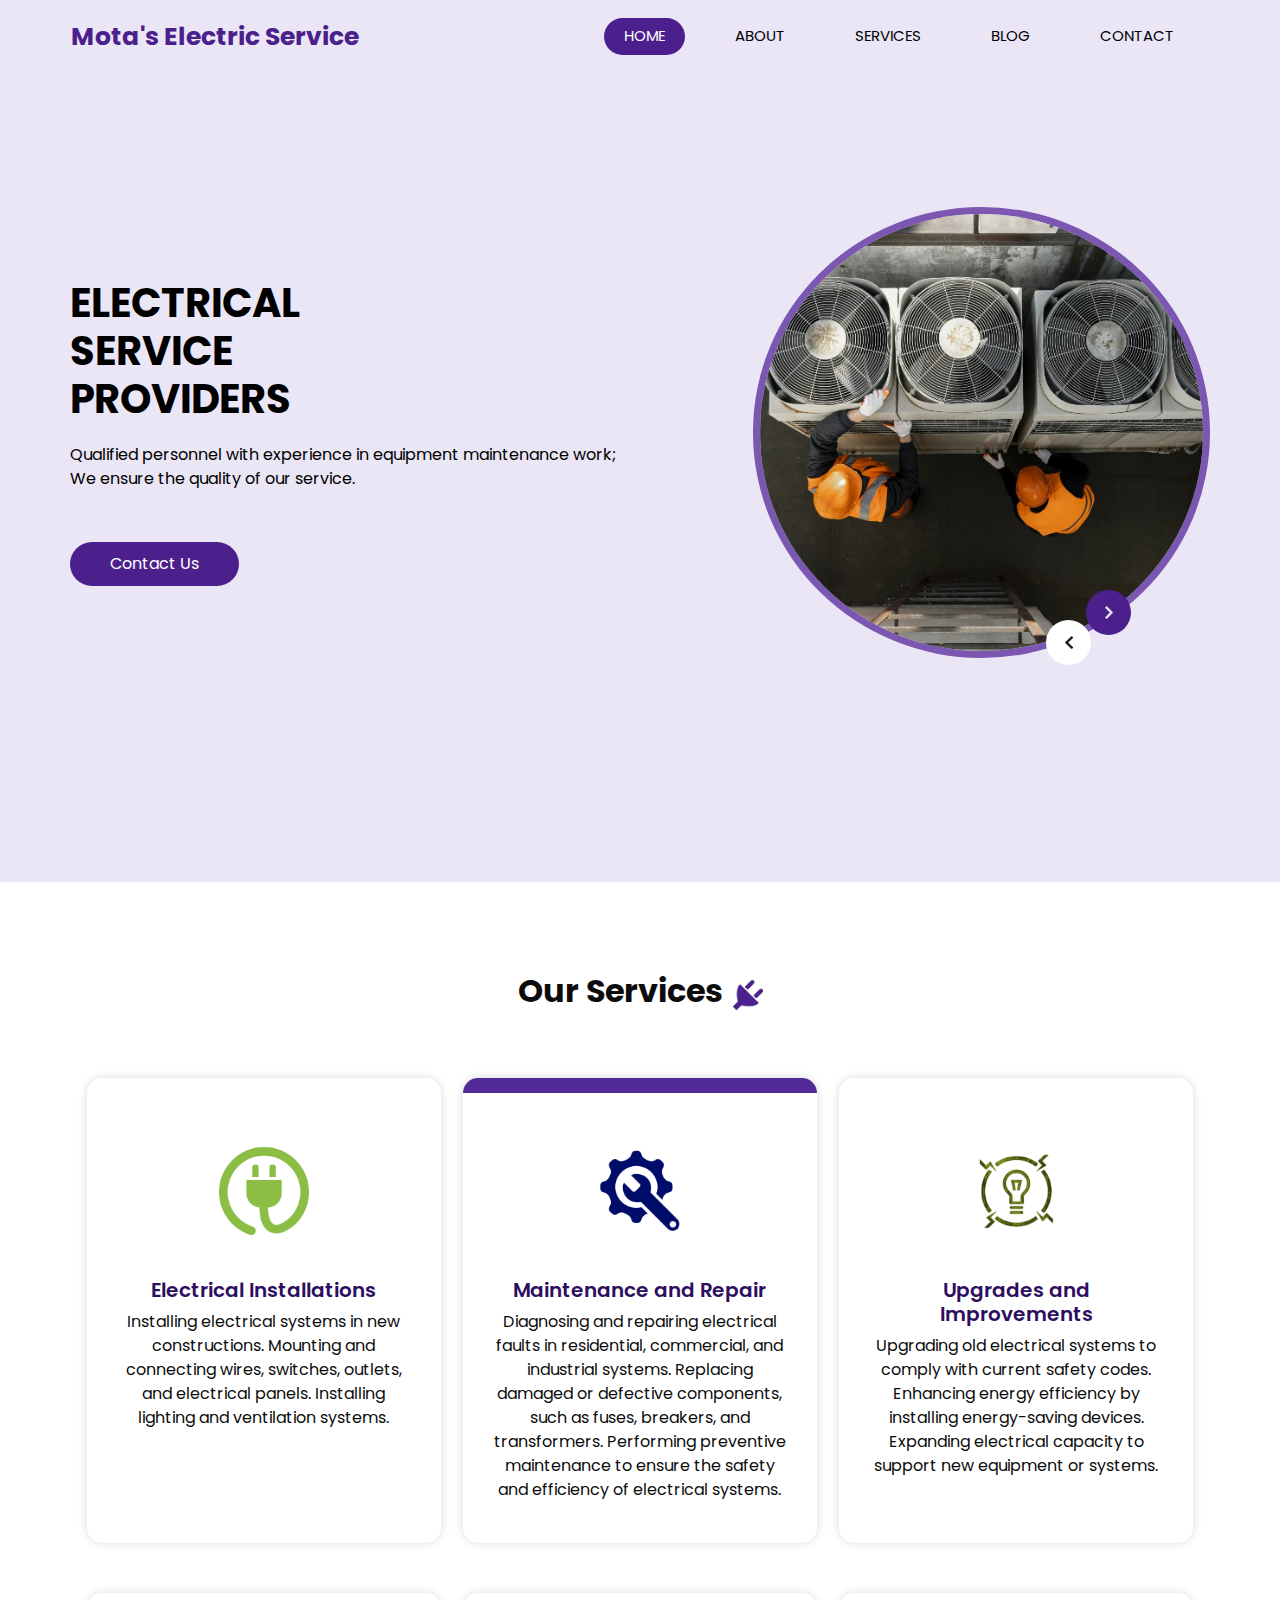
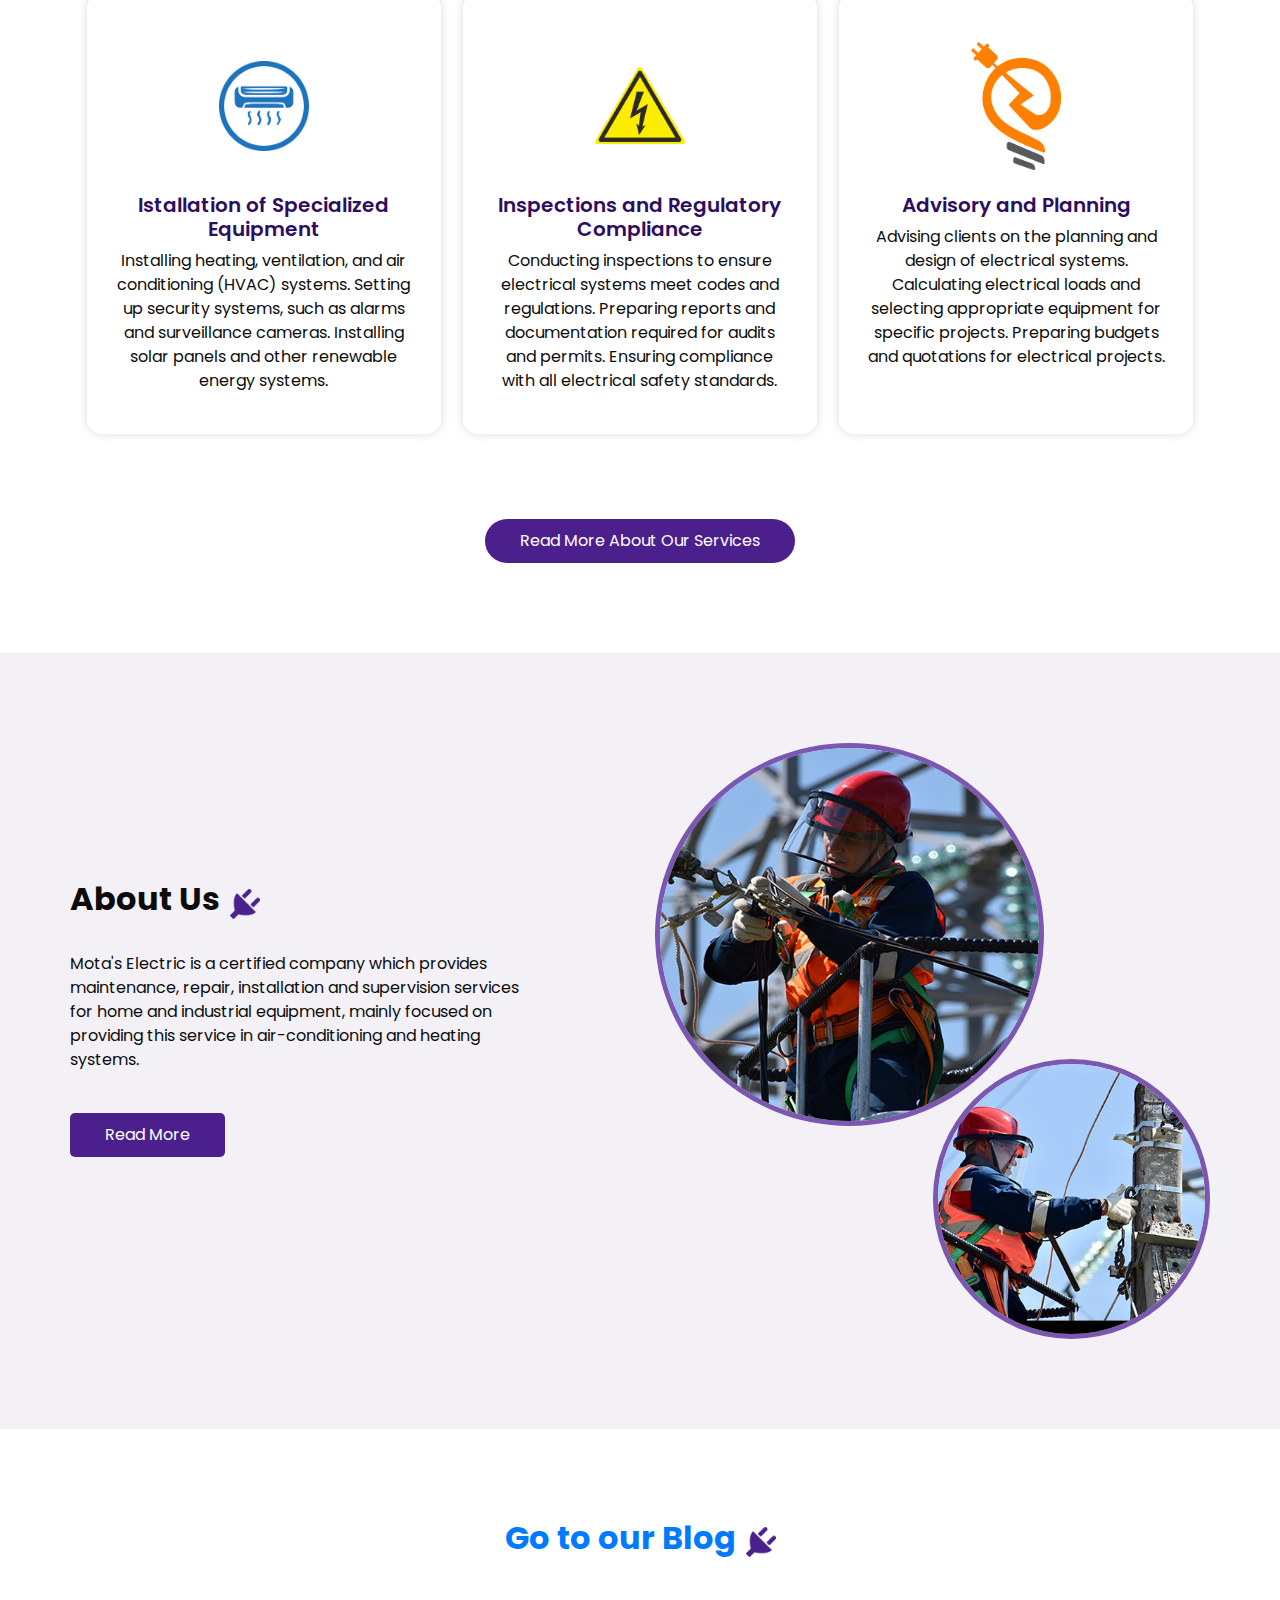
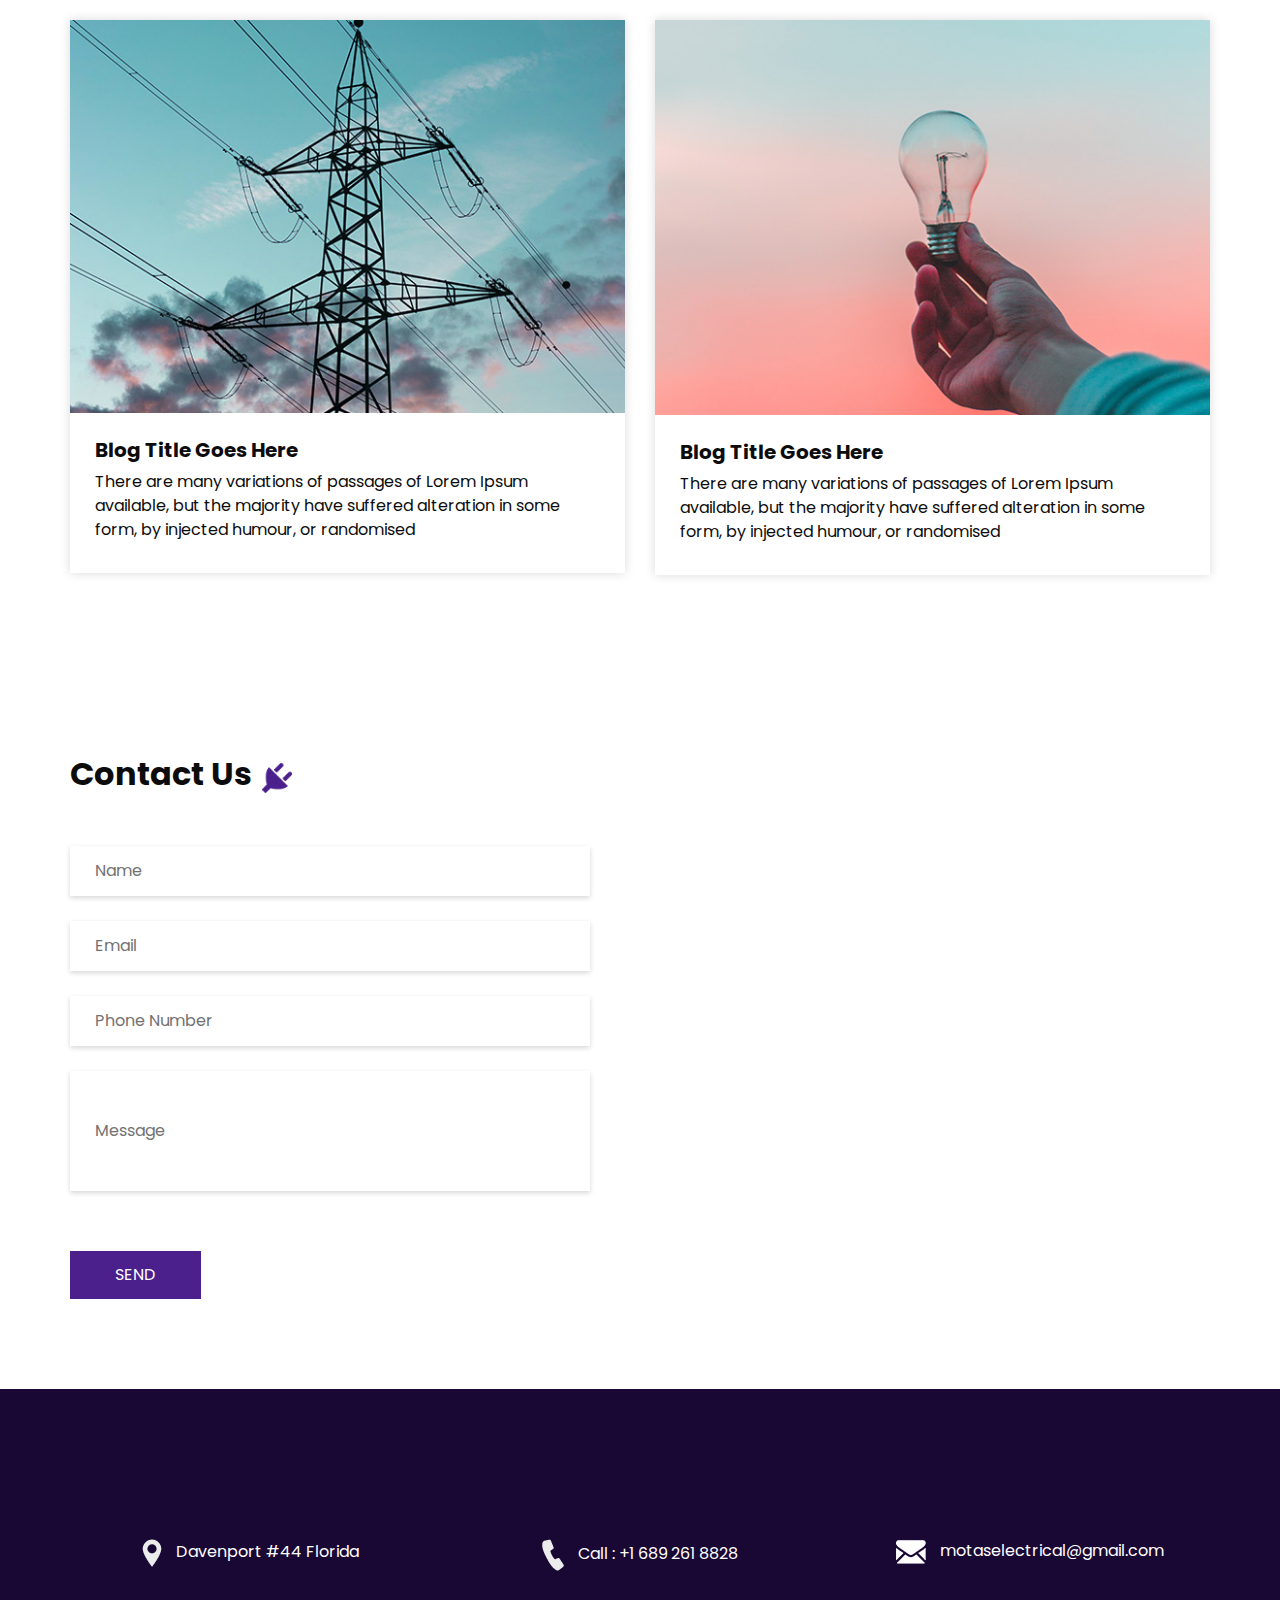
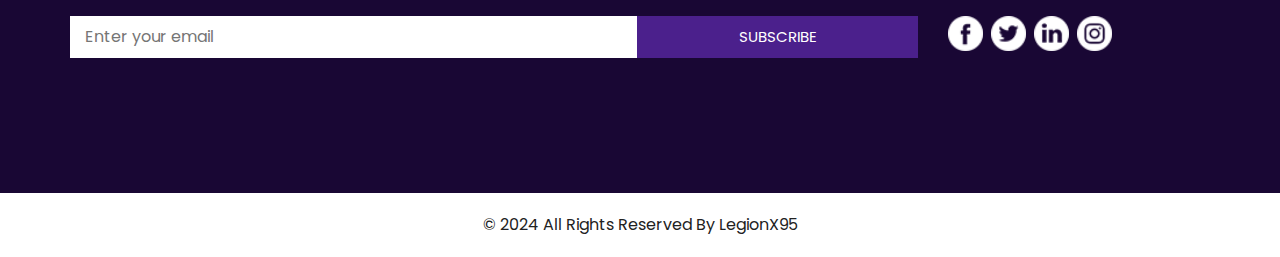
==== index.html @ 301c7679 "Open blog on new tab" ====
<!DOCTYPE html>
<html>

<head>
  <!-- Basic -->
  <meta charset="utf-8" />
  <meta http-equiv="X-UA-Compatible" content="IE=edge" />
  <!-- Mobile Metas -->
  <meta name="viewport" content="width=device-width, initial-scale=1, shrink-to-fit=no" />
  <!-- Site Metas -->
  <meta name="keywords" content="Davenport, Miami, air-conditioning , motaselectric, motas's, motas, electric, home, heating, electric cables, electrical installation, company ,  Florida " />
  <meta name="description" content="Motas's Electrical Services: certified company which provides maintenance, repair, installation and supervision services for home and industrial equipment, mainly focused on providing this service in air-conditioning, heating systems and electrical installations in the home. We are available throughout Miami, Florida, and Davenport" />
  <meta name="author" content="LegionX95" />
  <link rel="shortcut icon" href="images/favicon.png" type="image/x-icon">

  <title>Motas's Service</title>

  <!-- slider stylesheet -->
  <link rel="stylesheet" type="text/css" href="https://cdnjs.cloudflare.com/ajax/libs/OwlCarousel2/2.1.3/assets/owl.carousel.min.css" />

  <!-- bootstrap core css -->
  <link rel="stylesheet" type="text/css" href="css/bootstrap.css" />

  <!-- fonts style -->
  <link href="https://fonts.googleapis.com/css?family=Poppins:400,600,700&display=swap" rel="stylesheet">
  <!-- Custom styles for this template -->
  <link href="css/style.css" rel="stylesheet" />
  <!-- responsive style -->
  <link href="css/responsive.css" rel="stylesheet" />
</head>

<body>

  <div class="hero_area">
    <!-- header section strats -->
    <header class="header_section">
      <div class="container">
        <nav class="navbar navbar-expand-lg custom_nav-container ">
          <a class="navbar-brand" href="home">
            <span>
              Mota's Electric Service
            </span>
          </a>
          <button class="navbar-toggler" type="button" data-toggle="collapse" data-target="#navbarSupportedContent" aria-controls="navbarSupportedContent" aria-expanded="false" aria-label="Toggle navigation">
            <span class="s-1"> </span>
            <span class="s-2"> </span>
            <span class="s-3"> </span>
          </button>

          <div class="collapse navbar-collapse" id="navbarSupportedContent">
            <div class="d-flex ml-auto flex-column flex-lg-row align-items-center">
              <ul class="navbar-nav  ">
                <li class="nav-item active">
                  <a class="nav-link" href="home">Home <span class="sr-only">(current)</span></a>
                </li>
                <li class="nav-item">
                  <a class="nav-link" href="about"> About</a>
                </li>
                <li class="nav-item">
                  <a class="nav-link" href="services"> Services </a>
                </li>
                <li class="nav-item">
                  <a class="nav-link" href="https://blog.motaselectric.com" target="_blank"> Blog </a>
                </li>
                <li class="nav-item">
                  <a class="nav-link" href="contact">Contact </a>
                </li>
              </ul>
            </div>
          </div>
        </nav>
      </div>
    </header>
    <!-- end header section -->
    <!-- slider section -->
    <section class=" slider_section ">
      <div class="container">
        <div class="row">
          <div class="col-md-6 ">
            <div class="detail_box">
              <h1>
                Electrical <br>
                Service <br>
                Providers
              </h1>
              <p>
                Qualified personnel with experience in equipment maintenance work; We ensure the quality of our service.
              </p>
              <a href="contact" class="">
                Contact Us
            </div>
          </div>
          <div class="col-lg-5 col-md-6 offset-lg-1">
            <div class="img_content">
              <div class="img_container">
                <div id="carouselExampleControls" class="carousel slide" data-ride="carousel">
                  <div class="carousel-inner">
                    <div class="carousel-item active">
                      <div class="img-box">
                        <img src="images/slider-img4.jpg" alt="">
                      </div>
                    </div>
                    <div class="carousel-item">
                      <div class="img-box">
                        <img src="images/slider-img2.jpg" alt="">
                      </div>
                    </div>
                    <div class="carousel-item">
                      <div class="img-box">
                        <img src="images/slider-img3.jpg" alt="">
                      </div>
                    </div>
                  </div>
                </div>
              </div>
              <a class="carousel-control-prev" href="#carouselExampleControls" role="button" data-slide="prev">
                <span class="sr-only">Previous</span>
              </a>
              <a class="carousel-control-next" href="#carouselExampleControls" role="button" data-slide="next">
                <span class="sr-only">Next</span>
              </a>
            </div>

          </div>
        </div>
      </div>
    </section>
    <!-- end slider section -->
  </div>


  <!-- services section -->
  <section class="service_section layout_padding">
    <div class="container">
      <div class="heading_container">
        <h2>
          Our Services
        </h2>
        <img src="images/plug.png" alt="">
      </div>

      <div class="service_container">
        <div class="box">
          <div class="img-box">
            <img src="images/s1.png" class="img1" alt="">
          </div>
          <div class="detail-box">
            <h5>
              Electrical Installations
            </h5>
            <p>
              Installing electrical systems in new constructions.
              Mounting and connecting wires, switches, outlets, and electrical panels.
              Installing lighting and ventilation systems.

            </p>
          </div>
        </div>
        <div class="box active">
          <div class="img-box">
            <img src="images/s2.png" class="img1" alt="">
          </div>
          <div class="detail-box">
            <h5>
              Maintenance and Repair
            </h5>
            <p>
              Diagnosing and repairing electrical faults in residential, commercial, and industrial systems.
              Replacing damaged or defective components, such as fuses, breakers, and transformers.
              Performing preventive maintenance to ensure the safety and efficiency of electrical systems.

            </p>
          </div>
        </div>
        <div class="box">
          <div class="img-box">
            <img src="images/s3.png" class="img1" alt="">
          </div>
          <div class="detail-box">
            <h5>
              Upgrades and Improvements
            </h5>
            <p>
              Upgrading old electrical systems to comply with current safety codes.
              Enhancing energy efficiency by installing energy-saving devices.
              Expanding electrical capacity to support new equipment or systems.

            </p>
          </div>
        </div>
        <div class="box ">
          <div class="img-box">
            <img src="images/s4.png" class="img1" alt="">
          </div>
          <div class="detail-box">
            <h5>
              Istallation of Specialized Equipment
            </h5>
            <p>
              Installing heating, ventilation, and air conditioning (HVAC) systems.
              Setting up security systems, such as alarms and surveillance cameras.
              Installing solar panels and other renewable energy systems.

            </p>
          </div>
        </div>
        <div class="box">
          <div class="img-box">
            <img src="images/s5.png" class="img1" alt="">
          </div>
          <div class="detail-box">
            <h5>
              Inspections and Regulatory Compliance
            </h5>
            <p>
              Conducting inspections to ensure electrical systems meet codes and regulations.
              Preparing reports and documentation required for audits and permits.
              Ensuring compliance with all electrical safety standards.

            </p>
          </div>
        </div>
        <div class="box">
          <div class="img-box">
            <img src="images/s6.png" class="img1" alt="">
          </div>
          <div class="detail-box">
            <h5>
              Advisory and Planning
            </h5>
            <p>
              Advising clients on the planning and design of electrical systems.
              Calculating electrical loads and selecting appropriate equipment for specific projects.
              Preparing budgets and quotations for electrical projects.

            </p>
          </div>
        </div>
      </div>
      <div class="btn-box">
        <a href="services">
          Read More About Our Services
        </a>
      </div>
    </div>
  </section>
  <!-- end services section -->

  <!-- about section -->
  <section class="about_section layout_padding">
    <div class="container">
      <div class="row">
        <div class="col-md-6">
          <div class="detail-box">
            <div class="heading_container">
              <h2>
                About Us
              </h2>
              <img src="images/plug.png" alt="">
            </div>
            <p>
              Mota's Electric is a certified company which provides maintenance, repair, 
              installation and supervision services for home and industrial equipment, 
              mainly focused on providing this service in air-conditioning and heating systems.
            </p>
            <a href="about">
              Read More
            </a>
          </div>
        </div>
        <div class="col-md-6">
          <div class="img_container">
            <div class="img-box b1">
              <img src="images/slider-img.jpg" alt="" />
            </div>
            <div class="img-box b2">
              <img src="images/about-img1.jpg" alt="" />
            </div>
          </div>

        </div>

      </div>
    </div>
  </section>

  <!-- end about section -->




  <!-- blog section -->

  <section class="blog_section layout_padding">
    <div class="container">
      <div class="heading_container">
        <h2>
          <a href="https://blog.motaselectric.com" target="_blank"> Go to our Blog </a>
        </h2>
        <img src="images/plug.png" alt="">
      </div>
      <div class="row">
        <div class="col-md-6">
          <div class="box">
            <div class="img-box">
              <img src="images/blog1.jpg" alt="">
            </div>
            <div class="detail-box">
              <h5>
                Blog Title Goes Here
              </h5>
              <p>
                There are many variations of passages of Lorem Ipsum available, but the majority have suffered alteration in some form, by injected humour, or randomised
              </p>
            </div>
          </div>
        </div>
        <div class="col-md-6">
          <div class="box">
            <div class="img-box">
              <img src="images/blog2.jpg" alt="">
            </div>
            <div class="detail-box">
              <h5>
                Blog Title Goes Here
              </h5>
              <p>
                There are many variations of passages of Lorem Ipsum available, but the majority have suffered alteration in some form, by injected humour, or randomised
              </p>
            </div>
          </div>
        </div>
      </div>
    </div>
  </section>

  <!-- end blog section -->



  <!-- contact section -->

  <section class="contact_section layout_padding">
    <div class="container ">
      <div class="heading_container">
        <h2>
          Contact Us
        </h2>
        <img src="images/plug.png" alt="">
      </div>
    </div>
    <div class="container">
      <div class="row">
        <div class="col-md-6">
          <form action="">
            <div>
              <input type="text" placeholder="Name" />
            </div>
            <div>
              <input type="email" placeholder="Email" />
            </div>
            <div>
              <input type="text" placeholder="Phone Number" />
            </div>
            <div>
              <input type="text" class="message-box" placeholder="Message" />
            </div>
            <div class="d-flex ">
              <button>
                SEND
              </button>
            </div>
          </form>
        </div>
        <div class="col-md-6">
          <div class="map_container">
            <div class="map-responsive">
              <iframe src="https://www.google.com/maps/embed?pb=!1m18!1m12!1m3!1d28141.311662879107!2d-81.61924261599263!3d28.156716409353834!2m3!1f0!2f0!3f0!3m2!1i1024!2i768!4f13.1!3m3!1m2!1s0x88dd7132d9cf62ed%3A0xec350061247c53ac!2sDavenport%2C%20Florida%2C%20EE.%20UU.!5e0!3m2!1ses-419!2scu!4v1720721571932!5m2!1ses-419!2scu" width="600" height="300" frameborder="0" style="border:0; width: 100%; height:100%" allowfullscreen></iframe>
            </div>
          </div>
        </div>
      </div>
    </div>
  </section>

  <!-- end contact section -->


  <!-- info section -->

  <section class="info_section layout_padding">
    <div class="container">
      <div class="info_contact">
        <div class="row">
          <div class="col-md-4">
            <a href="">
              <img src="images/location-white.png" alt="">
              <span>
                Davenport #44 Florida 
              </span>
            </a>
          </div>
          <div class="col-md-4">
            <a href="">
              <img src="images/telephone-white.png" alt="">
              <span>
                Call : +1 689 261 8828
              </span>
            </a>
          </div>
          <div class="col-md-4">
            <a href="">
              <img src="images/envelope-white.png" alt="">
              <span>
                motaselectrical@gmail.com
              </span>
            </a>
          </div>
        </div>
      </div>
      <div class="row">
        <div class="col-md-8 col-lg-9">
          <div class="info_form">
            <form action="">
              <input type="text" placeholder="Enter your email">
              <button>
                subscribe
              </button>
            </form>
          </div>
        </div>
        <div class="col-md-4 col-lg-3">
          <div class="info_social">
            <div>
              <a href="https://www.facebook.com/profile.php?id=61562282075744">
                <img src="images/fb.png" alt="">
              </a>
            </div>
            <div>
              <a href="https://x.com/MotasElectric">
                <img src="images/twitter.png" alt="">
              </a>
            </div>
            <div>
              <a href="">
                <img src="images/linkedin.png" alt="">
              </a>
            </div>
            <div>
              <a href="">
                <img src="images/instagram.png" alt="">
              </a>
            </div>
          </div>
        </div>
      </div>

    </div>
  </section>

  <!-- end info section -->

  <!-- footer section -->
  <footer class="container-fluid footer_section">
    <div class="container">
      <div class="row">
        <div class="col-lg-7 col-md-9 mx-auto">
          <p>
            &copy; 2024 All Rights Reserved By
            <a href="https://t.me/LegionX95">LegionX95</a>
          </p>
        </div>
      </div>
    </div>
  </footer>
  <!-- footer section -->


  <script src="js/jquery-3.4.1.min.js"></script>
  <script src="js/bootstrap.js"></script>

</body>

</html>
---- css/style.css ----
body {
  font-family: "Poppins", sans-serif;
  color: #0c0c0c;
  background-color: #ffffff;
}

.layout_padding {
  padding-top: 90px;
  padding-bottom: 90px;
}

.layout_padding2 {
  padding-top: 45px;
  padding-bottom: 45px;
}

.layout_padding2-top {
  padding-top: 45px;
}

.layout_padding2-bottom {
  padding-bottom: 45px;
}

.layout_padding-top {
  padding-top: 90px;
}

.layout_padding-bottom {
  padding-bottom: 90px;
}

.heading_container {
  display: -webkit-box;
  display: -ms-flexbox;
  display: flex;
  -webkit-box-pack: start;
      -ms-flex-pack: start;
          justify-content: flex-start;
  -webkit-box-align: center;
      -ms-flex-align: center;
          align-items: center;
  text-align: center;
}

.heading_container h2 {
  position: relative;
  font-weight: bold;
  margin-right: 10px;
}

.heading_container img {
  width: 30px;
}

/*header section*/
.hero_area {
  height: 98vh;
  position: relative;
  display: -webkit-box;
  display: -ms-flexbox;
  display: flex;
  -webkit-box-orient: vertical;
  -webkit-box-direction: normal;
      -ms-flex-direction: column;
          flex-direction: column;
  background-color: #eae6f5;
}

.sub_page .hero_area {
  height: auto;
}

.header_section .container {
  padding: 0;
}

.header_section .nav_container {
  margin: 0 auto;
}

.custom_nav-container .navbar-nav .nav-item .nav-link {
  padding: 7px 20px;
  margin: 10px 15px;
  color: #000000;
  text-align: center;
  border-radius: 35px;
  text-transform: uppercase;
  font-size: 15px;
}

.custom_nav-container .navbar-nav .nav-item.active .nav-link, .custom_nav-container .navbar-nav .nav-item:hover .nav-link {
  background-color: #4b208c;
  color: #ffffff;
}

a,
a:hover,
a:focus {
  text-decoration: none;
}

a:hover,
a:focus {
  color: initial;
}

.btn,
.btn:focus {
  outline: none !important;
  -webkit-box-shadow: none;
          box-shadow: none;
}

.custom_nav-container .nav_search-btn {
  background-image: url(../images/search-icon.png);
  background-size: 22px;
  background-repeat: no-repeat;
  background-position-y: 7px;
  width: 35px;
  height: 35px;
  padding: 0;
  border: none;
}

.navbar-brand {
  display: -webkit-box;
  display: -ms-flexbox;
  display: flex;
  -webkit-box-align: center;
      -ms-flex-align: center;
          align-items: center;
}

.navbar-brand img {
  margin-right: 5px;
  width: 35px;
}

.navbar-brand span {
  font-size: 25px;
  font-weight: 700;
  color: #4b208c;
}

.custom_nav-container {
  z-index: 99999;
}

.navbar-expand-lg .navbar-collapse {
  -webkit-box-align: end;
      -ms-flex-align: end;
          align-items: flex-end;
}

.custom_nav-container .navbar-toggler {
  outline: none;
}

.custom_nav-container .navbar-toggler {
  padding: 0;
  width: 37px;
  height: 42px;
}

.custom_nav-container .navbar-toggler span {
  display: block;
  width: 35px;
  height: 4px;
  background-color: #190734;
  margin: 7px 0;
  -webkit-transition: all .3s;
  transition: all .3s;
}

.custom_nav-container .navbar-toggler[aria-expanded="true"] .s-1 {
  -webkit-transform: rotate(45deg);
          transform: rotate(45deg);
  margin: 0;
  margin-bottom: -4px;
}

.custom_nav-container .navbar-toggler[aria-expanded="true"] .s-2 {
  display: none;
}

.custom_nav-container .navbar-toggler[aria-expanded="true"] .s-3 {
  -webkit-transform: rotate(-45deg);
          transform: rotate(-45deg);
  margin: 0;
  margin-top: -4px;
}

.custom_nav-container .navbar-toggler[aria-expanded="false"] .s-1,
.custom_nav-container .navbar-toggler[aria-expanded="false"] .s-2,
.custom_nav-container .navbar-toggler[aria-expanded="false"] .s-3 {
  -webkit-transform: none;
          transform: none;
}

/*end header section*/
/* slider section */
.slider_section {
  -webkit-box-flex: 1;
      -ms-flex: 1;
          flex: 1;
  display: -webkit-box;
  display: -ms-flexbox;
  display: flex;
  -webkit-box-align: center;
      -ms-flex-align: center;
          align-items: center;
  position: relative;
  z-index: 2;
  color: #3b3a3a;
  padding-bottom: 90px;
}

.slider_section .row {
  -webkit-box-align: center;
      -ms-flex-align: center;
          align-items: center;
}

.slider_section .detail_box {
  color: #000000;
}

.slider_section .detail_box h1 {
  text-transform: uppercase;
  font-weight: bold;
}

.slider_section .detail_box p {
  margin-top: 20px;
}

.slider_section .detail_box a {
  display: inline-block;
  padding: 10px 40px;
  background-color: #4b208c;
  color: #ffffff;
  border-radius: 35px;
  margin-top: 35px;
}

.slider_section .detail_box a:hover {
  background-color: #5625a1;
}

.slider_section .img_container {
  border: 7px solid #7b57b2;
  border-radius: 100%;
  overflow: hidden;
}

.slider_section .img_container div#carouselExampleContarols {
  width: 100%;
  position: unset;
}

.slider_section .img_container .img-box img {
  width: 100%;
}

.slider_section .carousel-control-prev,
.slider_section .carousel-control-next {
  top: initial;
  left: initial;
  bottom: 5%;
  right: 10%;
  width: 45px;
  height: 45px;
  border: none;
  border-radius: 100%;
  opacity: 1;
  background-repeat: no-repeat;
  background-size: 8px;
  background-position: center;
}

.slider_section .carousel-control-prev {
  background-image: url(../images/prev.png);
  background-color: #ffffff;
  -webkit-transform: translate(-85px, 30px);
          transform: translate(-85px, 30px);
}

.slider_section .carousel-control-next {
  background-image: url(../images/next.png);
  background-color: #4b208c;
  -webkit-transform: translate(-45px, 0);
          transform: translate(-45px, 0);
}

.service_section {
  text-align: center;
}

.service_section .heading_container {
  -webkit-box-pack: center;
      -ms-flex-pack: center;
          justify-content: center;
}

.service_section .service_container {
  display: -webkit-box;
  display: -ms-flexbox;
  display: flex;
  -webkit-box-pack: center;
      -ms-flex-pack: center;
          justify-content: center;
  padding: 35px 0;
  -ms-flex-wrap: wrap;
      flex-wrap: wrap;
}

.service_section .service_container .box {
  margin: 25px 1%;
  -ms-flex-preferred-size: 31%;
      flex-basis: 31%;
  padding: 35px 25px 25px;
  border-radius: 15px;
  -webkit-box-shadow: 0 0 10px 0 rgba(0, 0, 0, 0.15);
          box-shadow: 0 0 10px 0 rgba(0, 0, 0, 0.15);
  border-top: 15px solid transparent;
  overflow: hidden;
  -webkit-transition: all .1s;
  transition: all .1s;
}

.service_section .service_container .box .img-box {
  display: -webkit-box;
  display: -ms-flexbox;
  display: flex;
  -webkit-box-pack: center;
      -ms-flex-pack: center;
          justify-content: center;
  -webkit-box-align: center;
      -ms-flex-align: center;
          align-items: center;
  height: 125px;
}

.service_section .service_container .box .img-box img {
  width: 90px;
}

.service_section .service_container .box .detail-box {
  margin-top: 25px;
}

.service_section .service_container .box .detail-box h5 {
  color: #2e0e5f;
  font-weight: 600;
  position: relative;
}

.service_section .service_container .box:hover, .service_section .service_container .box.active {
  border-top: 15px solid #512a97;
}

.service_section .btn-box {
  display: -webkit-box;
  display: -ms-flexbox;
  display: flex;
  -webkit-box-pack: center;
      -ms-flex-pack: center;
          justify-content: center;
  margin-top: 25px;
}

.service_section .btn-box a {
  display: inline-block;
  padding: 10px 35px;
  background-color: #4b208c;
  color: #ffffff;
  border-radius: 35px;
}

.service_section .btn-box a:hover {
  background-color: #5625a1;
}

.about_section {
  background-color: #f3f0f6;
}

.about_section .row {
  -webkit-box-align: center;
      -ms-flex-align: center;
          align-items: center;
}

.about_section .img_container {
  display: -webkit-box;
  display: -ms-flexbox;
  display: flex;
  -webkit-box-orient: vertical;
  -webkit-box-direction: normal;
      -ms-flex-direction: column;
          flex-direction: column;
}

.about_section .img_container .img-box {
  border: 5px solid #7b57b2;
  border-radius: 100%;
  overflow: hidden;
}

.about_section .img_container .img-box.b1 {
  width: 70%;
}

.about_section .img_container .img-box.b2 {
  width: 50%;
  margin-left: auto;
  margin-top: -12%;
}

.about_section .img_container .img-box img {
  width: 100%;
}

.about_section .detail-box {
  margin-right: 15%;
}

.about_section .detail-box p {
  margin-top: 25px;
}

.about_section .detail-box a {
  display: inline-block;
  padding: 10px 35px;
  background-color: #4b208c;
  color: #ffffff;
  border-radius: 5px;
  margin: 25px 0 45px 0;
}

.about_section .detail-box a:hover {
  background-color: #5625a1;
}

.blog_section .heading_container {
  -webkit-box-pack: center;
      -ms-flex-pack: center;
          justify-content: center;
}

.blog_section .heading_container h2::before {
  background-color: #ffffff;
}

.blog_section .box {
  margin-top: 55px;
  background-color: #ffffff;
  -webkit-box-shadow: 0 0 10px 0 rgba(0, 0, 0, 0.15);
          box-shadow: 0 0 10px 0 rgba(0, 0, 0, 0.15);
}

.blog_section .box .img-box {
  position: relative;
}

.blog_section .box .img-box img {
  width: 100%;
}

.blog_section .box .detail-box {
  padding: 25px 25px 15px;
}

.blog_section .box .detail-box h5 {
  font-weight: bold;
}

.contact_section {
  position: relative;
}

.contact_section form {
  margin-top: 45px;
  padding-right: 35px;
}

.contact_section input {
  width: 100%;
  border: none;
  height: 50px;
  margin-bottom: 25px;
  padding-left: 25px;
  background-color: transparent;
  outline: none;
  color: #101010;
  -webkit-box-shadow: 0px 2px 5px 0px rgba(0, 0, 0, 0.16);
  box-shadow: 0px 2px 5px 0px rgba(0, 0, 0, 0.16);
}

.contact_section input::-webkit-input-placeholder {
  color: #737272;
}

.contact_section input:-ms-input-placeholder {
  color: #737272;
}

.contact_section input::-ms-input-placeholder {
  color: #737272;
}

.contact_section input::placeholder {
  color: #737272;
}

.contact_section input.message-box {
  height: 120px;
}

.contact_section button {
  border: none;
  display: inline-block;
  padding: 12px 45px;
  background-color: #4b208c;
  color: #ffffff;
  border-radius: 0px;
  margin-top: 35px;
}

.contact_section button:hover {
  background-color: #5625a1;
}

.contact_section .map_container {
  height: 100%;
  min-height: 325px;
}

.contact_section .map_container .map-responsive {
  height: 100%;
}

.footer_bg {
  background-image: url(../images/footer-bg.png);
  background-size: cover;
  background-position: top;
}

/* info section */
.info_section {
  background-color: #190734;
  color: #ffffff;
}

.info_section h6 {
  font-weight: bold;
}

.info_section .info_contact {
  margin-top: 60px;
  margin-bottom: 45px;
}

.info_section .info_contact .col-md-4 {
  display: -webkit-box;
  display: -ms-flexbox;
  display: flex;
  -webkit-box-pack: center;
      -ms-flex-pack: center;
          justify-content: center;
}

.info_section .info_contact a {
  color: #ffffff;
}

.info_section .info_contact img {
  max-width: 100%;
  margin-right: 10px;
}

.info_section .info_form {
  margin: 0 auto;
  margin-bottom: 45px;
}

.info_section .info_form h4 {
  text-transform: uppercase;
  text-align: center;
  margin-bottom: 20px;
}

.info_section .info_form form {
  display: -webkit-box;
  display: -ms-flexbox;
  display: flex;
  -webkit-box-align: center;
      -ms-flex-align: center;
          align-items: center;
}

.info_section .info_form form input {
  background-color: #ffffff;
  border: none;
  -webkit-box-flex: 2.5;
      -ms-flex: 2.5;
          flex: 2.5;
  outline: none;
  color: #000000;
  min-height: 42.4px;
  padding-left: 15px;
}

.info_section .info_form form input ::-webkit-input-placeholder {
  color: #ffffff;
  opacity: 0.2;
}

.info_section .info_form form input :-ms-input-placeholder {
  color: #ffffff;
  opacity: 0.2;
}

.info_section .info_form form input ::-ms-input-placeholder {
  color: #ffffff;
  opacity: 0.2;
}

.info_section .info_form form input ::placeholder {
  color: #ffffff;
  opacity: 0.2;
}

.info_section .info_form form button {
  -webkit-box-flex: 1;
      -ms-flex: 1;
          flex: 1;
  border: none;
  display: inline-block;
  padding: 10px 30px;
  background-color: #4b208c;
  color: #ffffff;
  border-radius: 0;
  font-size: 15px;
  text-transform: uppercase;
}

.info_section .info_form form button:hover {
  background-color: #5625a1;
}

.info_section .box {
  display: -webkit-box;
  display: -ms-flexbox;
  display: flex;
}

.info_section .info_social {
  display: -webkit-box;
  display: -ms-flexbox;
  display: flex;
}

.info_section .info_social img {
  width: 35px;
  margin-right: 8px;
}

/* end info section */
/* footer section*/
.footer_section {
  display: -webkit-box;
  display: -ms-flexbox;
  display: flex;
  -webkit-box-pack: center;
      -ms-flex-pack: center;
          justify-content: center;
  position: relative;
}

.footer_section p {
  color: #222222;
  margin: 0 auto;
  text-align: center;
  padding: 20px;
}

.footer_section p a {
  color: #222222;
}
/*# sourceMappingURL=style.css.map */
---- css/responsive.css ----
@media (max-width: 1120px) {}

@media (max-width: 992px) {

  .hero_area {
    height: auto;
  }

  .header_section {
    padding-top: 10px;
  }

  #navbarSupportedContent {
    margin-top: 25px;
  }

  .slider_section {

    padding-top: 75px;
    padding-bottom: 150px;

  }

  .about_section .img-box {
    margin: 0 5%;
  }

  .about_section .detail-box {
    margin-right: 5%;
  }

  .service_section .service_container .box {
    -ms-flex-preferred-size: 48%;
    flex-basis: 48%;
  }

  .about_section .img_container .img-box.b2 {
    margin-top: -5%;
  }

}

@media (max-width: 768px) {


  .slider_section .detail_box {
    text-align: center;
  }

  .slider_section .img_content {
    margin-top: 55px;
  }

  .contact_section .map_container {
    margin-top: 45px;
  }

  .info_section .info_contact a {
    margin-bottom: 15px;
  }

  .info_section .info_social {
    justify-content: center;
  }

  .service_section .service_container .box {
    flex-basis: 98%;
  }

  .contact_section form {
    padding-right: 0;
  }

  .info_section .info_contact a {
    text-align: center;
  }
}

@media (max-width: 576px) {
  .about_section .img_container .img-box.b1 {
    width: 80%;
  }

  .about_section .img_container .img-box.b2 {
    width: 55%;
  }

  .info_section .info_form form {
    flex-direction: column;
  }

  .info_section .info_form form input {
    width: 100%;
  }

  .info_section .info_form form button {
    margin-top: 15px;
    padding: 10px 40px;
  }
}

@media (max-width: 480px) {}

@media (max-width: 420px) {

  .slider_section .carousel-control-prev,
  .slider_section .carousel-control-next {
    right: 0;
  }
}

@media (max-width: 360px) {}

@media (min-width: 1200px) {
  .container {
    max-width: 1170px;
  }
}
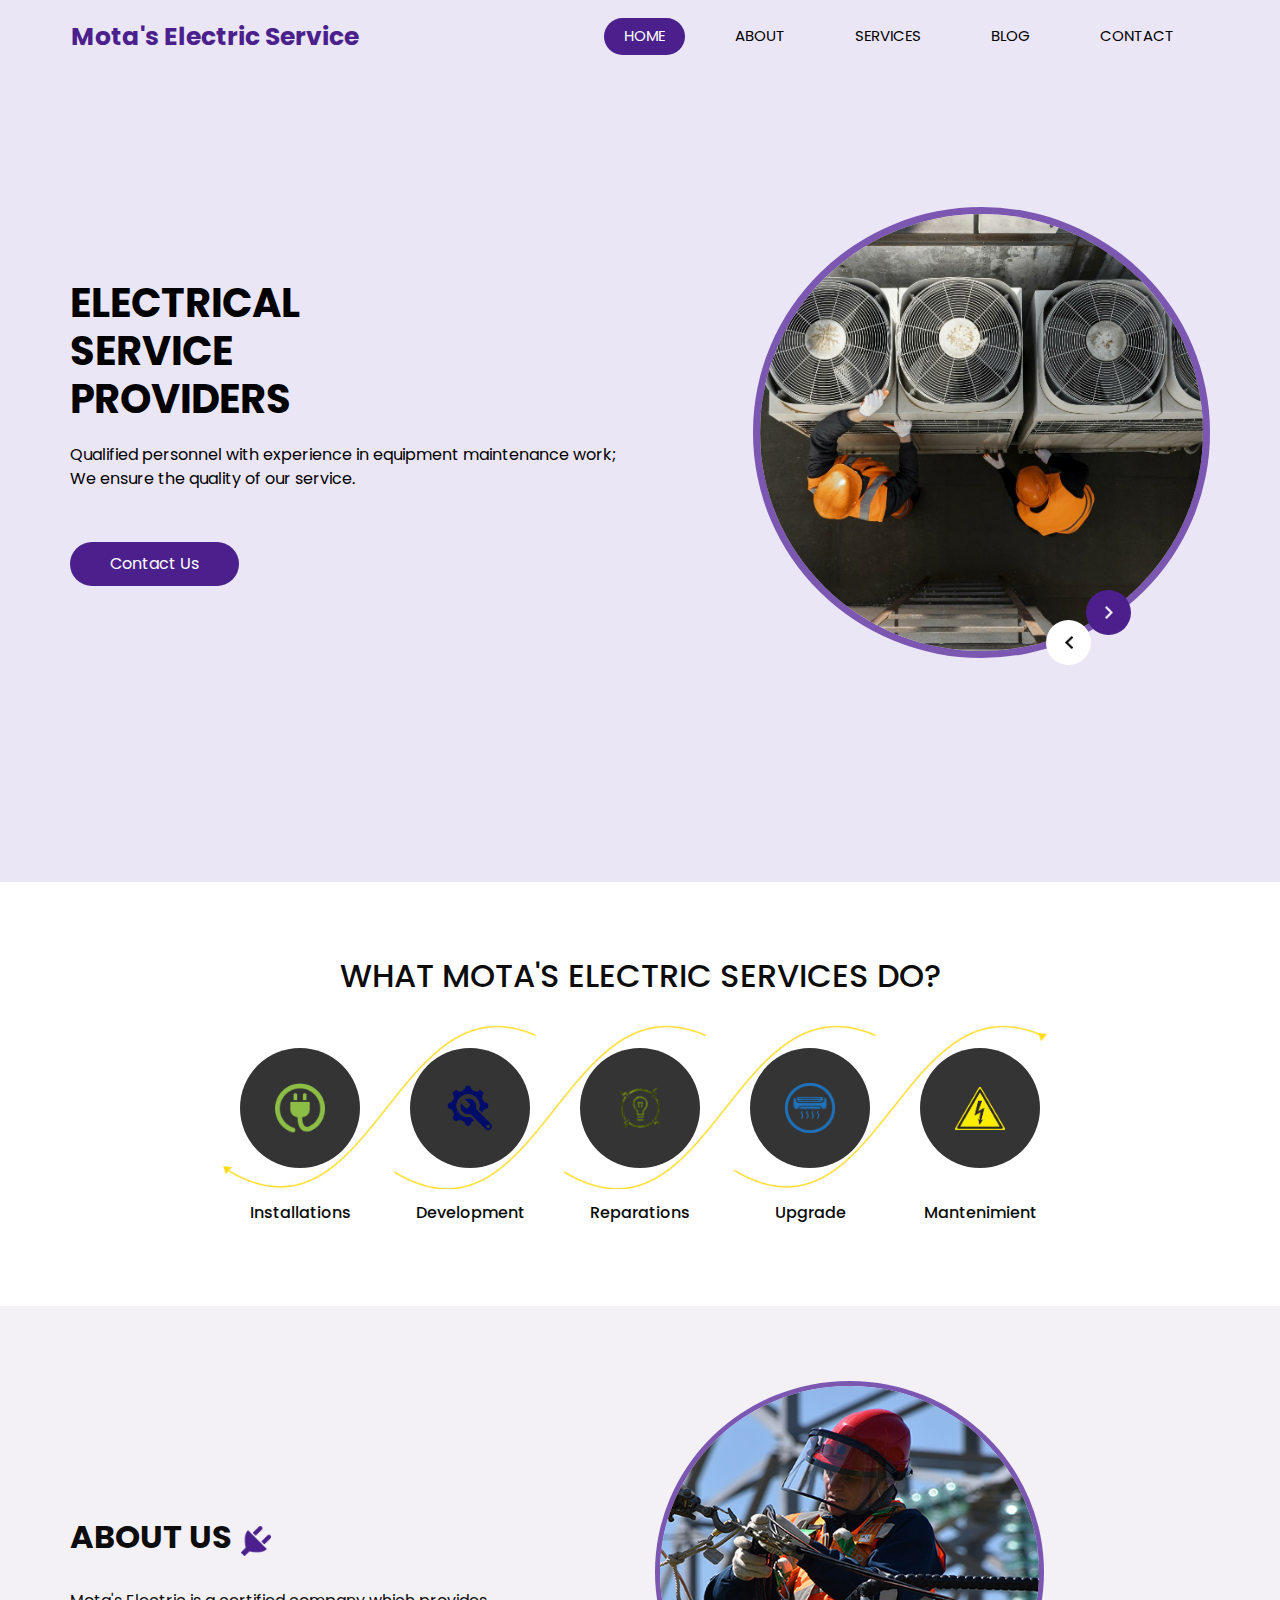
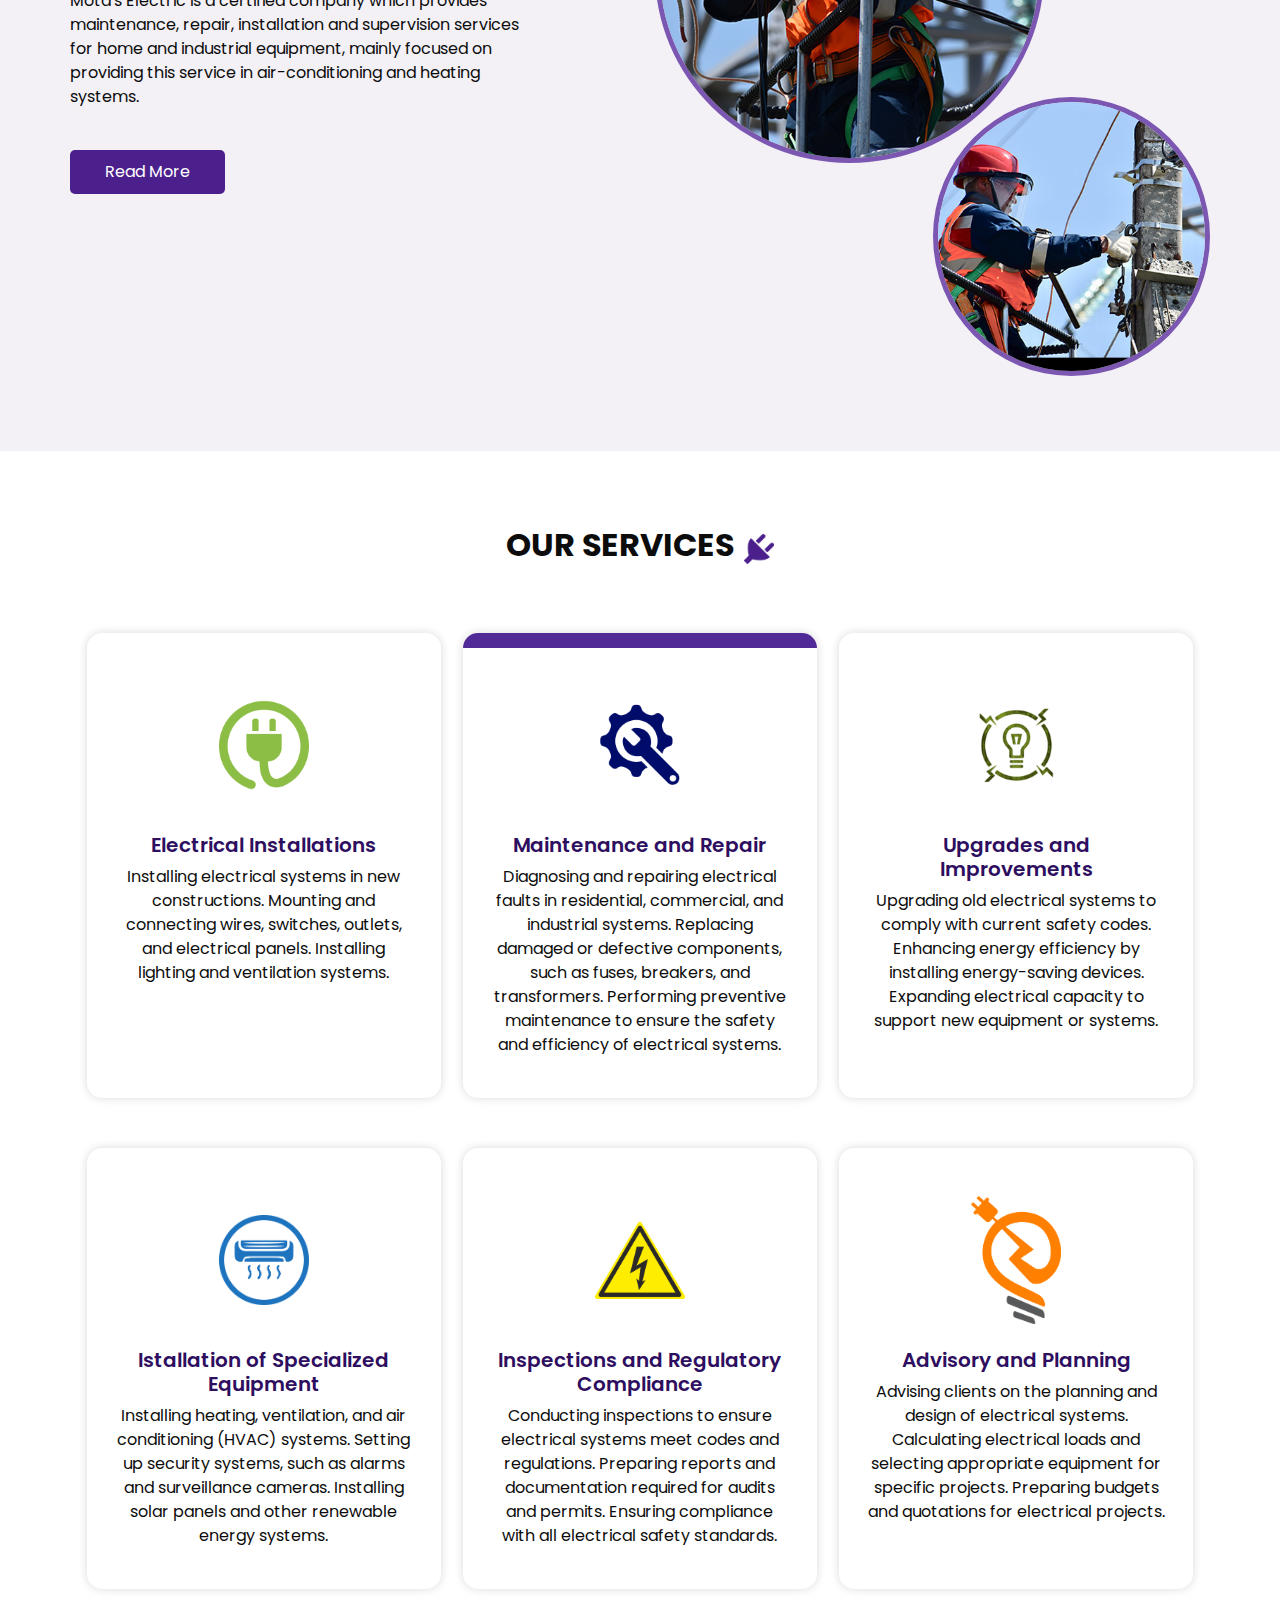
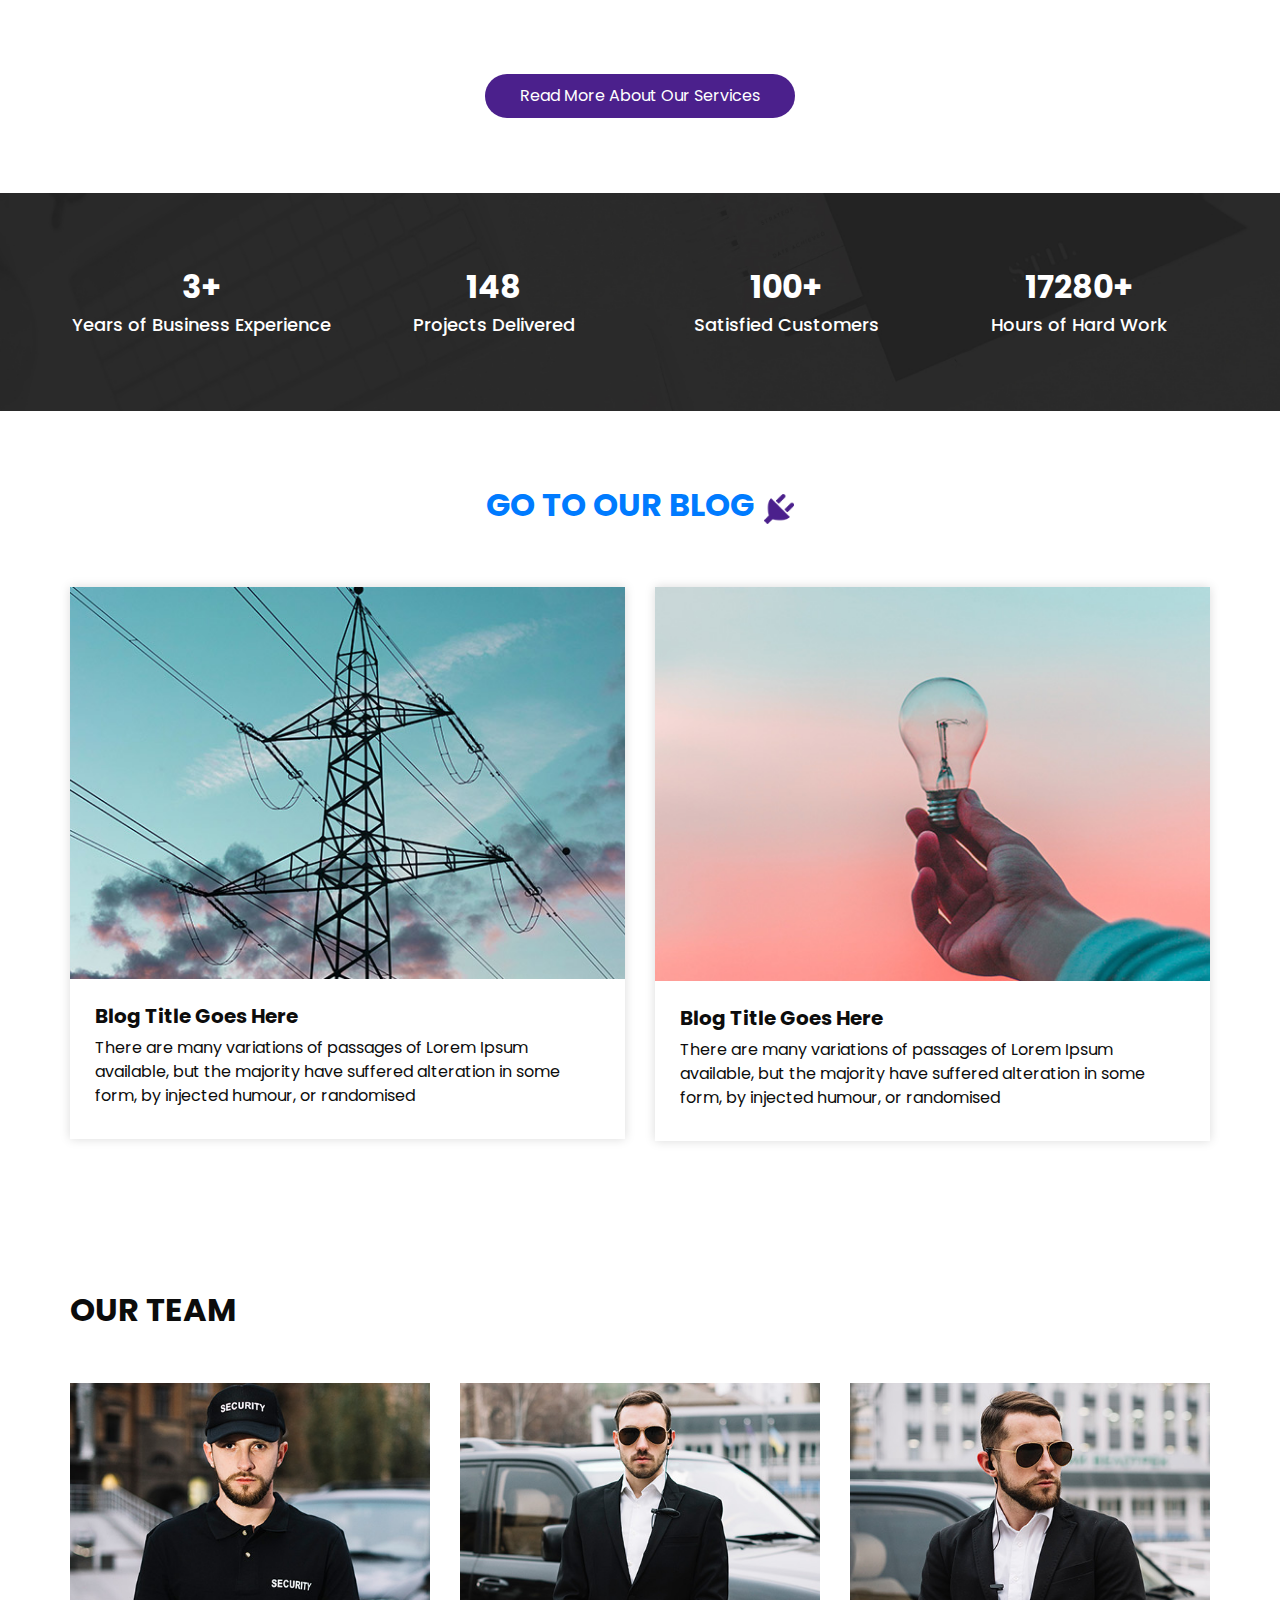
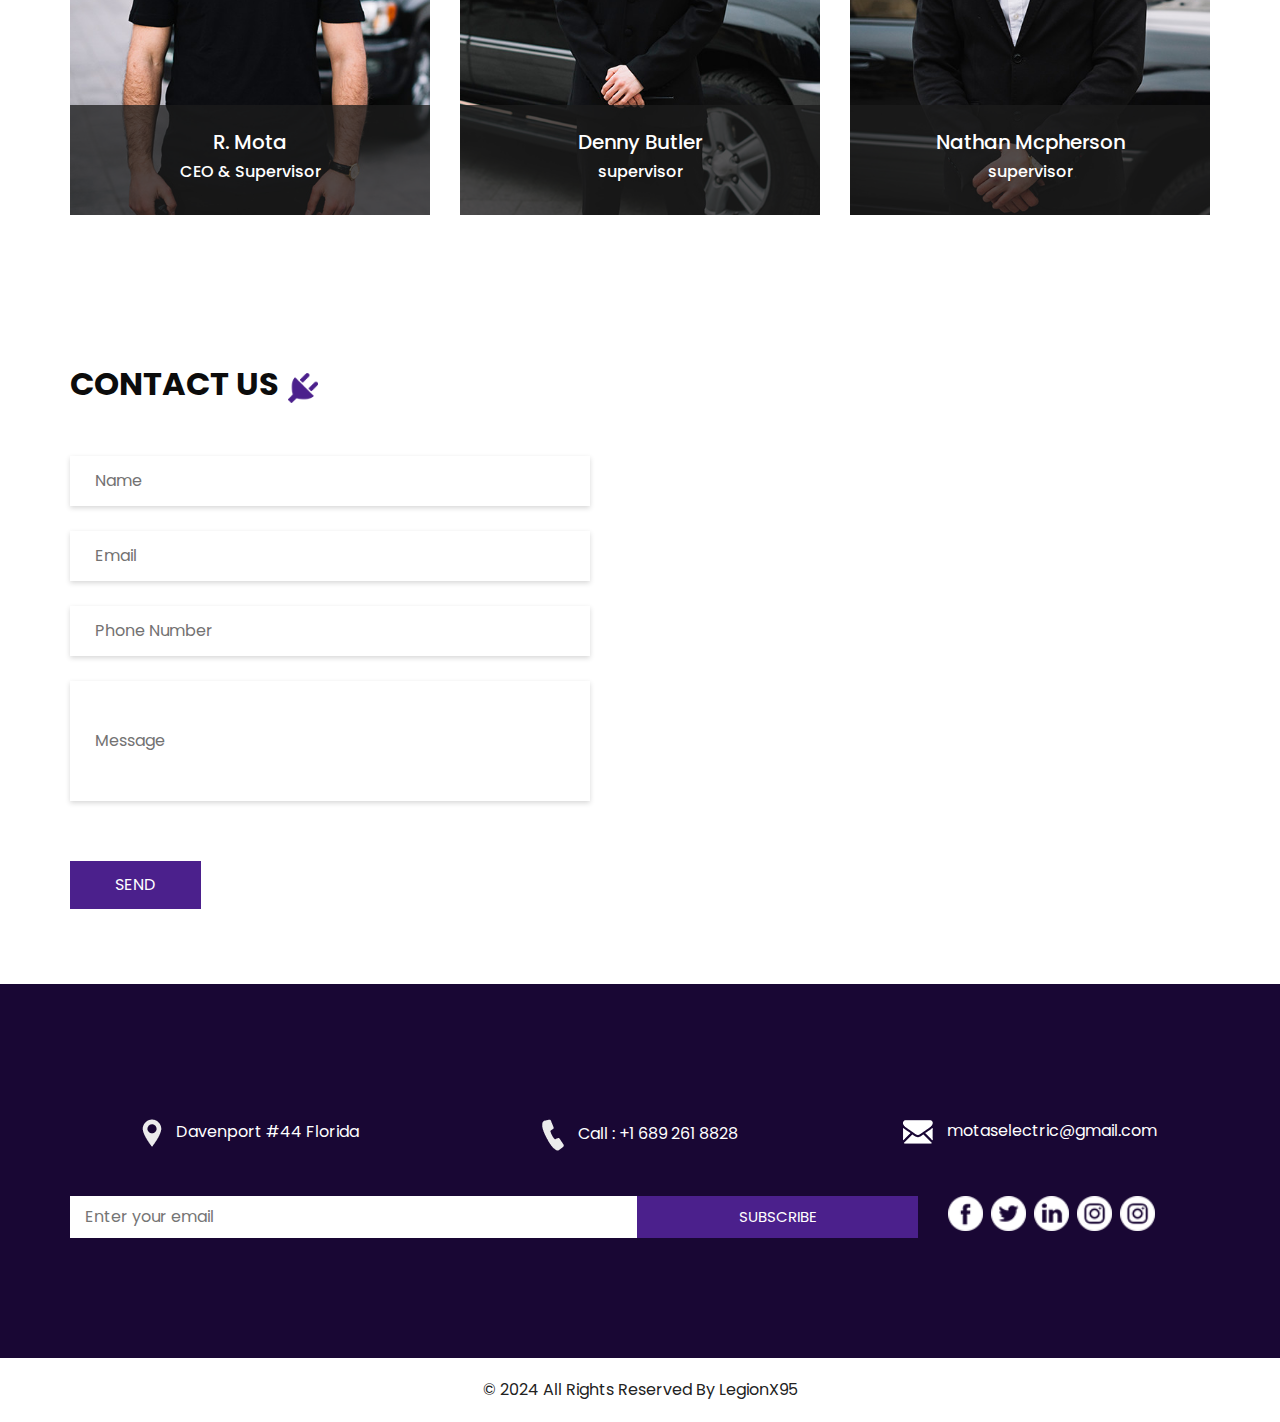
==== commit e8529f80: "Add team,fix mail, add hours work" ====
--- a/index.html
+++ b/index.html
@@ -128,125 +128,71 @@
     <!-- end slider section -->
   </div>
 
-
-  <!-- services section -->
-  <section class="service_section layout_padding">
-    <div class="container">
-      <div class="heading_container">
+ <!-- do section -->
+
+  <section class="do_section layout_padding">
+    <div class="container">
         <h2>
-          Our Services
+          WHAT MOTA'S ELECTRIC SERVICES DO?
         </h2>
-        <img src="images/plug.png" alt="">
-      </div>
-
-      <div class="service_container">
-        <div class="box">
-          <div class="img-box">
-            <img src="images/s1.png" class="img1" alt="">
-          </div>
-          <div class="detail-box">
-            <h5>
-              Electrical Installations
-            </h5>
-            <p>
-              Installing electrical systems in new constructions.
-              Mounting and connecting wires, switches, outlets, and electrical panels.
-              Installing lighting and ventilation systems.
-
-            </p>
-          </div>
-        </div>
-        <div class="box active">
-          <div class="img-box">
-            <img src="images/s2.png" class="img1" alt="">
-          </div>
-          <div class="detail-box">
-            <h5>
-              Maintenance and Repair
-            </h5>
-            <p>
-              Diagnosing and repairing electrical faults in residential, commercial, and industrial systems.
-              Replacing damaged or defective components, such as fuses, breakers, and transformers.
-              Performing preventive maintenance to ensure the safety and efficiency of electrical systems.
-
-            </p>
-          </div>
-        </div>
-        <div class="box">
-          <div class="img-box">
-            <img src="images/s3.png" class="img1" alt="">
-          </div>
-          <div class="detail-box">
-            <h5>
-              Upgrades and Improvements
-            </h5>
-            <p>
-              Upgrading old electrical systems to comply with current safety codes.
-              Enhancing energy efficiency by installing energy-saving devices.
-              Expanding electrical capacity to support new equipment or systems.
-
-            </p>
+      <div class="do_container">
+        <div class="box arrow-start arrow_bg">
+          <div class="img-box">
+            <img src="images/s1.png" alt="">
+          </div>
+          <div class="detail-box">
+            <h6>
+              Installations
+            </h6>
+          </div>
+        </div>
+        <div class="box arrow-middle arrow_bg">
+          <div class="img-box">
+            <img src="images/s2.png" alt="">
+          </div>
+          <div class="detail-box">
+            <h6>
+              Development
+            </h6>
+          </div>
+        </div>
+        <div class="box arrow-middle arrow_bg">
+          <div class="img-box">
+            <img src="images/s3.png" alt="">
+          </div>
+          <div class="detail-box">
+            <h6>
+              Reparations
+            </h6>
+          </div>
+        </div>
+        <div class="box arrow-end arrow_bg">
+          <div class="img-box">
+            <img src="images/s4.png" alt="">
+          </div>
+          <div class="detail-box">
+            <h6>
+              Upgrade
+            </h6>
           </div>
         </div>
         <div class="box ">
           <div class="img-box">
-            <img src="images/s4.png" class="img1" alt="">
-          </div>
-          <div class="detail-box">
-            <h5>
-              Istallation of Specialized Equipment
-            </h5>
-            <p>
-              Installing heating, ventilation, and air conditioning (HVAC) systems.
-              Setting up security systems, such as alarms and surveillance cameras.
-              Installing solar panels and other renewable energy systems.
-
-            </p>
-          </div>
-        </div>
-        <div class="box">
-          <div class="img-box">
-            <img src="images/s5.png" class="img1" alt="">
-          </div>
-          <div class="detail-box">
-            <h5>
-              Inspections and Regulatory Compliance
-            </h5>
-            <p>
-              Conducting inspections to ensure electrical systems meet codes and regulations.
-              Preparing reports and documentation required for audits and permits.
-              Ensuring compliance with all electrical safety standards.
-
-            </p>
-          </div>
-        </div>
-        <div class="box">
-          <div class="img-box">
-            <img src="images/s6.png" class="img1" alt="">
-          </div>
-          <div class="detail-box">
-            <h5>
-              Advisory and Planning
-            </h5>
-            <p>
-              Advising clients on the planning and design of electrical systems.
-              Calculating electrical loads and selecting appropriate equipment for specific projects.
-              Preparing budgets and quotations for electrical projects.
-
-            </p>
-          </div>
-        </div>
-      </div>
-      <div class="btn-box">
-        <a href="services">
-          Read More About Our Services
-        </a>
-      </div>
-    </div>
-  </section>
-  <!-- end services section -->
-
-  <!-- about section -->
+            <img src="images/s5.png" alt="">
+          </div>
+          <div class="detail-box">
+            <h6>
+              Mantenimient
+            </h6>
+          </div>
+        </div>
+      </div>
+    </div>
+  </section>
+
+  <!-- end do section -->
+
+<!-- about section -->
   <section class="about_section layout_padding">
     <div class="container">
       <div class="row">
@@ -286,7 +232,174 @@
 
   <!-- end about section -->
 
-
+  <!-- services section -->
+  <section class="service_section layout_padding">
+    <div class="container">
+      <div class="heading_container">
+        <h2>
+          Our Services
+        </h2>
+        <img src="images/plug.png" alt="">
+      </div>
+
+      <div class="service_container">
+        <div class="box">
+          <div class="img-box">
+            <img src="images/s1.png" class="img1" alt="">
+          </div>
+          <div class="detail-box">
+            <h5>
+              Electrical Installations
+            </h5>
+            <p>
+              Installing electrical systems in new constructions.
+              Mounting and connecting wires, switches, outlets, and electrical panels.
+              Installing lighting and ventilation systems.
+
+            </p>
+          </div>
+        </div>
+        <div class="box active">
+          <div class="img-box">
+            <img src="images/s2.png" class="img1" alt="">
+          </div>
+          <div class="detail-box">
+            <h5>
+              Maintenance and Repair
+            </h5>
+            <p>
+              Diagnosing and repairing electrical faults in residential, commercial, and industrial systems.
+              Replacing damaged or defective components, such as fuses, breakers, and transformers.
+              Performing preventive maintenance to ensure the safety and efficiency of electrical systems.
+
+            </p>
+          </div>
+        </div>
+        <div class="box">
+          <div class="img-box">
+            <img src="images/s3.png" class="img1" alt="">
+          </div>
+          <div class="detail-box">
+            <h5>
+              Upgrades and Improvements
+            </h5>
+            <p>
+              Upgrading old electrical systems to comply with current safety codes.
+              Enhancing energy efficiency by installing energy-saving devices.
+              Expanding electrical capacity to support new equipment or systems.
+
+            </p>
+          </div>
+        </div>
+        <div class="box ">
+          <div class="img-box">
+            <img src="images/s4.png" class="img1" alt="">
+          </div>
+          <div class="detail-box">
+            <h5>
+              Istallation of Specialized Equipment
+            </h5>
+            <p>
+              Installing heating, ventilation, and air conditioning (HVAC) systems.
+              Setting up security systems, such as alarms and surveillance cameras.
+              Installing solar panels and other renewable energy systems.
+
+            </p>
+          </div>
+        </div>
+        <div class="box">
+          <div class="img-box">
+            <img src="images/s5.png" class="img1" alt="">
+          </div>
+          <div class="detail-box">
+            <h5>
+              Inspections and Regulatory Compliance
+            </h5>
+            <p>
+              Conducting inspections to ensure electrical systems meet codes and regulations.
+              Preparing reports and documentation required for audits and permits.
+              Ensuring compliance with all electrical safety standards.
+
+            </p>
+          </div>
+        </div>
+        <div class="box">
+          <div class="img-box">
+            <img src="images/s6.png" class="img1" alt="">
+          </div>
+          <div class="detail-box">
+            <h5>
+              Advisory and Planning
+            </h5>
+            <p>
+              Advising clients on the planning and design of electrical systems.
+              Calculating electrical loads and selecting appropriate equipment for specific projects.
+              Preparing budgets and quotations for electrical projects.
+
+            </p>
+          </div>
+        </div>
+      </div>
+      <div class="btn-box">
+        <a href="services">
+          Read More About Our Services
+        </a>
+      </div>
+    </div>
+  </section>
+  <!-- end services section -->
+
+  
+
+  <!-- target section -->
+  <section class="target_section layout_padding2">
+    <div class="container">
+      <div class="row">
+        <div class="col-md-3 col-sm-6">
+          <div class="detail-box">
+            <h2>
+              3+
+            </h2>
+            <h5>
+              Years of Business Experience
+            </h5>
+          </div>
+        </div>
+        <div class="col-md-3 col-sm-6">
+          <div class="detail-box">
+            <h2>
+              148
+            </h2>
+            <h5>
+              Projects Delivered
+            </h5>
+          </div>
+        </div>
+        <div class="col-md-3 col-sm-6">
+          <div class="detail-box">
+            <h2>
+              100+
+            </h2>
+            <h5>
+              Satisfied Customers
+            </h5>
+          </div>
+        </div>
+        <div class="col-md-3 col-sm-6">
+          <div class="detail-box">
+            <h2>
+              17280+
+            </h2>
+            <h5>
+              Hours of Hard Work
+            </h5>
+          </div>
+        </div>
+      </div>
+    </div>
+  </section>
+
+  <!-- end target section -->
 
 
   <!-- blog section -->
@@ -336,7 +449,66 @@
 
   <!-- end blog section -->
 
-
+  <!-- team section -->
+
+  <section class="team_section layout_padding">
+    <div class="container">
+      <div class="heading_container heading_center">
+        <h2>
+          Our Team
+        </h2>
+      </div>
+      <div class="row">
+        <div class="col-md-4 col-sm-6 mx-auto ">
+          <div class="box">
+            <div class="img-box">
+              <img src="images/t1.jpg" alt="">
+            </div>
+            <div class="detail-box">
+              <h5>
+                R. Mota
+              </h5>
+              <h6 class="">
+                CEO & Supervisor
+              </h6>
+            </div>
+          </div>
+        </div>
+        <div class="col-md-4 col-sm-6 mx-auto ">
+          <div class="box">
+            <div class="img-box">
+              <img src="images/t2.jpg" alt="">
+            </div>
+            <div class="detail-box">
+              <h5>
+                Denny Butler
+              </h5>
+              <h6 class="">
+                supervisor
+              </h6>
+            </div>
+          </div>
+        </div>
+        <div class="col-md-4 col-sm-6 mx-auto ">
+          <div class="box">
+            <div class="img-box">
+              <img src="images/t3.jpg" alt="">
+            </div>
+            <div class="detail-box">
+              <h5>
+                Nathan Mcpherson
+              </h5>
+              <h6 class="">
+                supervisor
+              </h6>
+            </div>
+          </div>
+        </div>
+      </div>
+    </div>
+  </section>
+
+  <!-- end team section -->
 
   <!-- contact section -->
 
@@ -412,7 +584,7 @@
             <a href="">
               <img src="images/envelope-white.png" alt="">
               <span>
-                motaselectrical@gmail.com
+                motaselectric@gmail.com
               </span>
             </a>
           </div>
@@ -451,6 +623,11 @@
                 <img src="images/instagram.png" alt="">
               </a>
             </div>
+            <div>
+              <a href="">
+                <img src="images/instagram.png" alt="">
+              </a>
+            </div>
           </div>
         </div>
       </div>
--- a/css/style.css
+++ b/css/style.css
@@ -215,6 +215,202 @@
   color: #3b3a3a;
   padding-bottom: 90px;
 }
+.target_section {
+  background-image: url(../images/target-bg.jpg);
+  background-size: cover;
+  color: #ffffff;
+  text-align: center;
+}
+
+.target_section .detail-box {
+  margin: 30px 0;
+}
+
+.target_section h2 {
+  font-weight: bold;
+}
+
+.target_section h5 {
+  font-size: 18px;
+  font-weight: 500;
+}
+
+
+/* Team Section */
+.team_section .box {
+  display: -webkit-box;
+  display: -ms-flexbox;
+  display: flex;
+  -webkit-box-orient: vertical;
+  -webkit-box-direction: normal;
+      -ms-flex-direction: column;
+          flex-direction: column;
+  overflow: hidden;
+  margin-top: 45px;
+  position: relative;
+}
+
+.team_section .box .img-box {
+  width: 100%;
+}
+
+.team_section .box .img-box img {
+  width: 100%;
+}
+
+.team_section .box .detail-box {
+  position: absolute;
+  width: 100%;
+  color: #ffffff;
+  padding: 25px 15px;
+  text-align: center;
+  bottom: 0;
+  background-color: rgba(28, 28, 28, 0.75);
+}
+
+.team_section .btn-box {
+  display: -webkit-box;
+  display: -ms-flexbox;
+  display: flex;
+  -webkit-box-pack: center;
+      -ms-flex-pack: center;
+          justify-content: center;
+  margin-top: 45px;
+}
+
+.team_section .btn-box a {
+  display: inline-block;
+  padding: 10px 45px;
+  background-color: #f1db25;
+  color: #ffffff;
+  -webkit-transition: all 0.3s;
+  transition: all 0.3s;
+  border: 1px solid transparent;
+}
+
+.team_section .btn-box a:hover {
+  background-color: transparent;
+  border-color: #f1db25;
+  color: #f1db25;
+}
+
+/* End Team Section*/
+
+.do_section {
+  text-align: center;
+}
+
+.do_section .heading_container {
+  text-align: center;
+}
+
+.heading_container h2 {
+  font-weight: bold;
+  text-transform: uppercase;
+  position: center;
+  text-align: center;
+}
+
+.do_section .do_container {
+  display: -webkit-box;
+  display: -ms-flexbox;
+  display: flex;
+  -ms-flex-wrap: wrap;
+      flex-wrap: wrap;
+  -webkit-box-pack: right;
+      -ms-flex-pack: right;
+          justify-content: center;
+  padding-top: 10px;
+}
+
+.do_section .do_container .box {
+  text-align: center;
+  position: relative;
+  z-index: 5;
+  margin: 35px 25px 0 25px;
+}
+
+.do_section .do_container .box .img-box {
+  width: 120px;
+  height: 120px;
+  display: -webkit-box;
+  display: -ms-flexbox;
+  display: flex;
+  -webkit-box-pack: center;
+      -ms-flex-pack: center;
+          justify-content: center;
+  -webkit-box-align: center;
+      -ms-flex-align: center;
+          align-items: center;
+  background-color: #353434;
+  border-radius: 100%;
+}
+
+.do_section .do_container .box .img-box img {
+  width: 50px;
+}
+
+.do_section .do_container .box .detail-box {
+  margin-top: 35px;
+}
+
+.do_section .do_container .box:hover .img-box {
+  background-color: #fec016;
+}
+
+.do_section .do_container .arrow_bg::before {
+  content: "";
+  position: absolute;
+  top: -23px;
+  left: -17px;
+  width: 262%;
+  height: 90%;
+  z-index: 3;
+  background-size: cover;
+}
+
+.do_section .do_container .arrow-start::before {
+  background-image: url(../images/arrow-start.png);
+}
+
+.do_section .do_container .arrow-middle::before {
+  background-image: url(../images/arrow-middle.png);
+}
+
+.do_section .do_container .arrow-end::before {
+  background-image: url(../images/arrow-end.png);
+}
+
+.layout_padding {
+  padding: 75px 0;
+}
+
+.layout_padding2 {
+  padding: 45px 0;
+}
+
+.layout_padding2-top {
+  padding-top: 45px;
+}
+
+.layout_padding2-bottom {
+  padding-bottom: 45px;
+}
+
+.layout_padding-top {
+  padding-top: 75px;
+}
+
+.layout_padding-bottom {
+  padding-bottom: 75px;
+}
+
+
+
+
+
+
+
 
 .slider_section .row {
   -webkit-box-align: center;
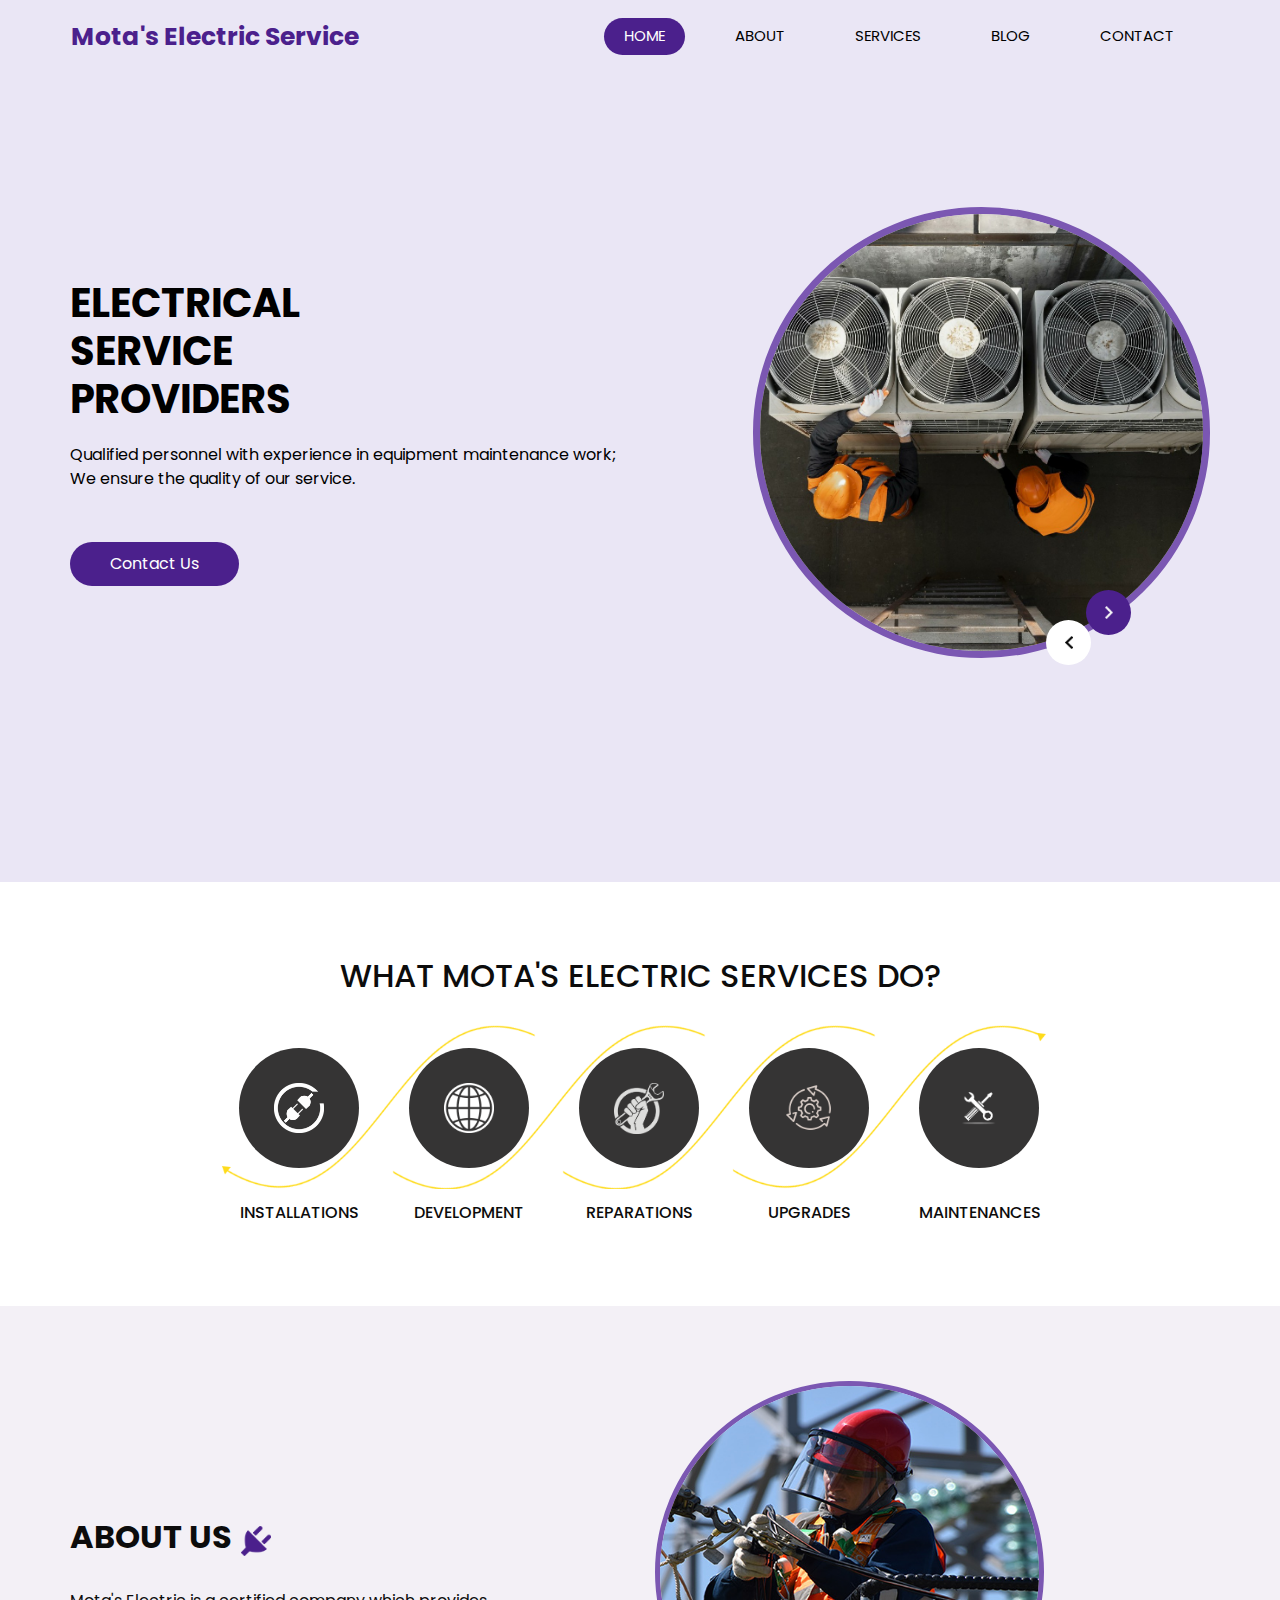
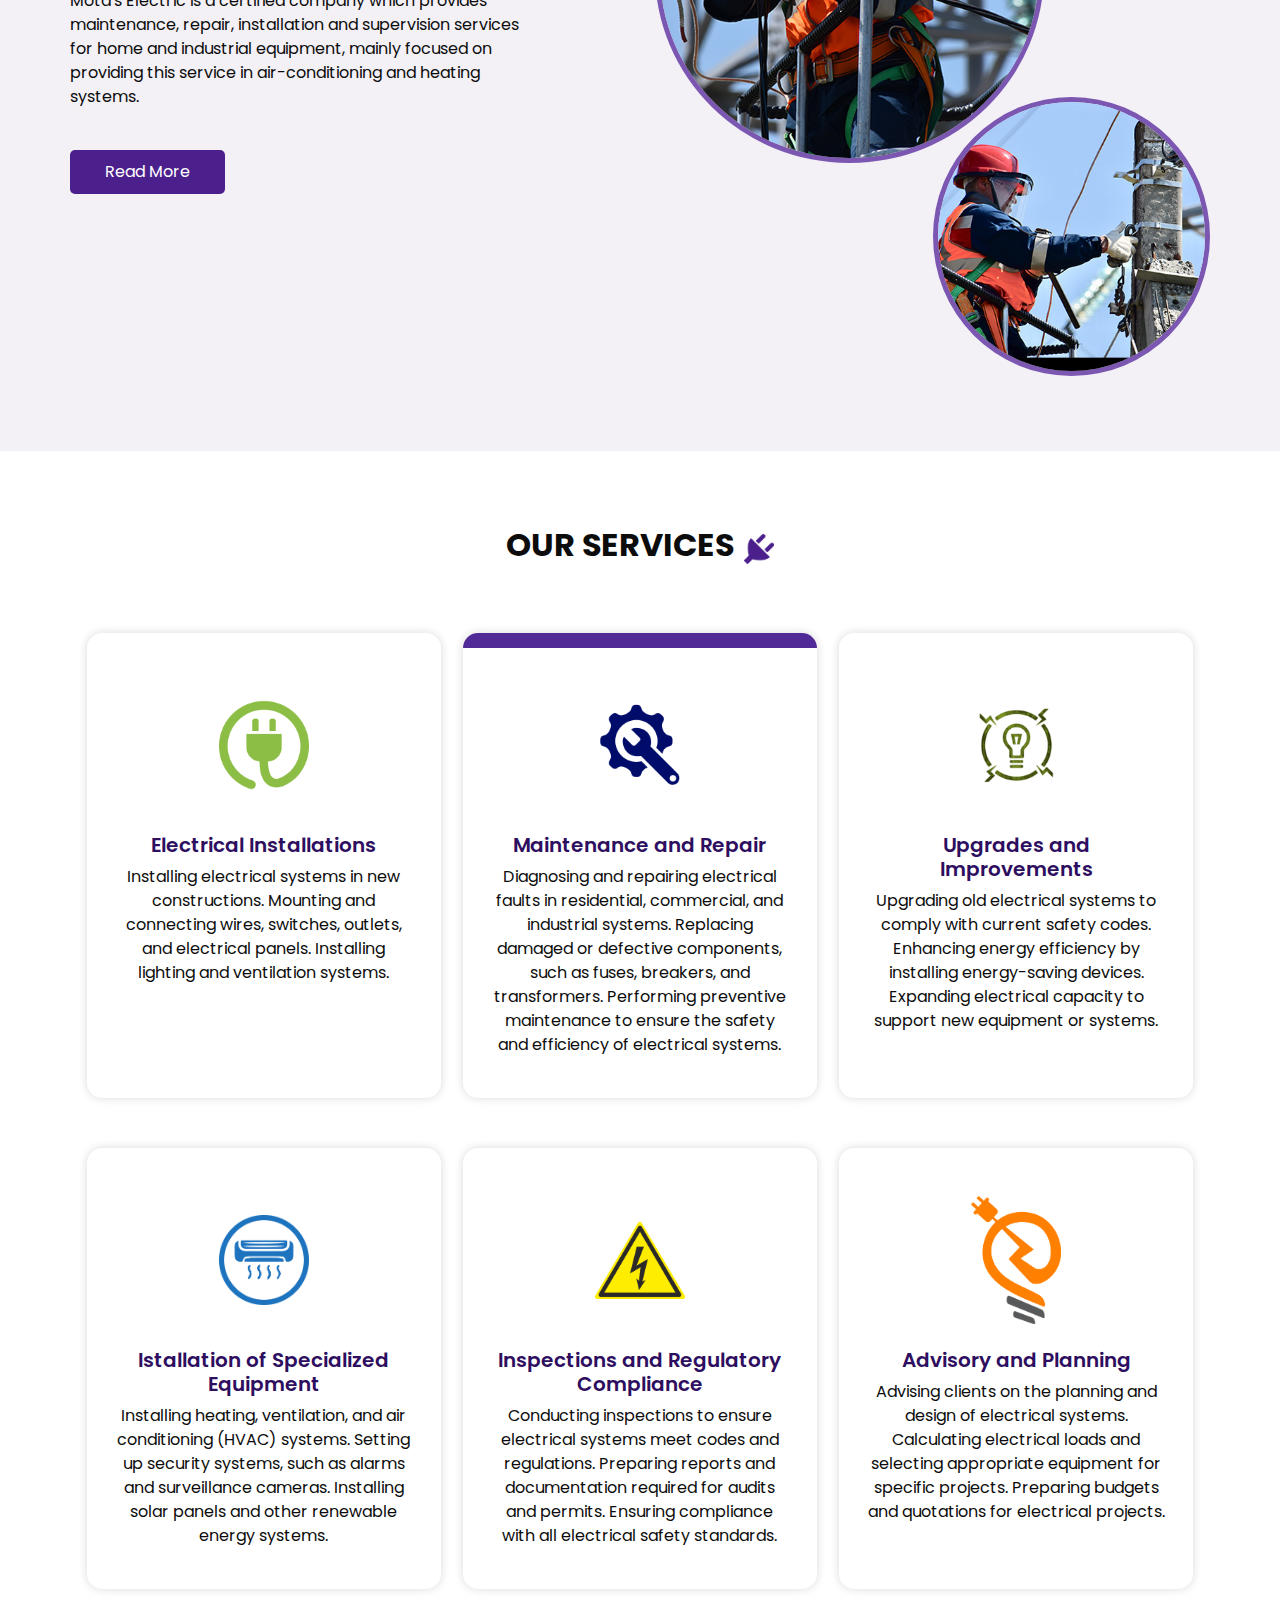
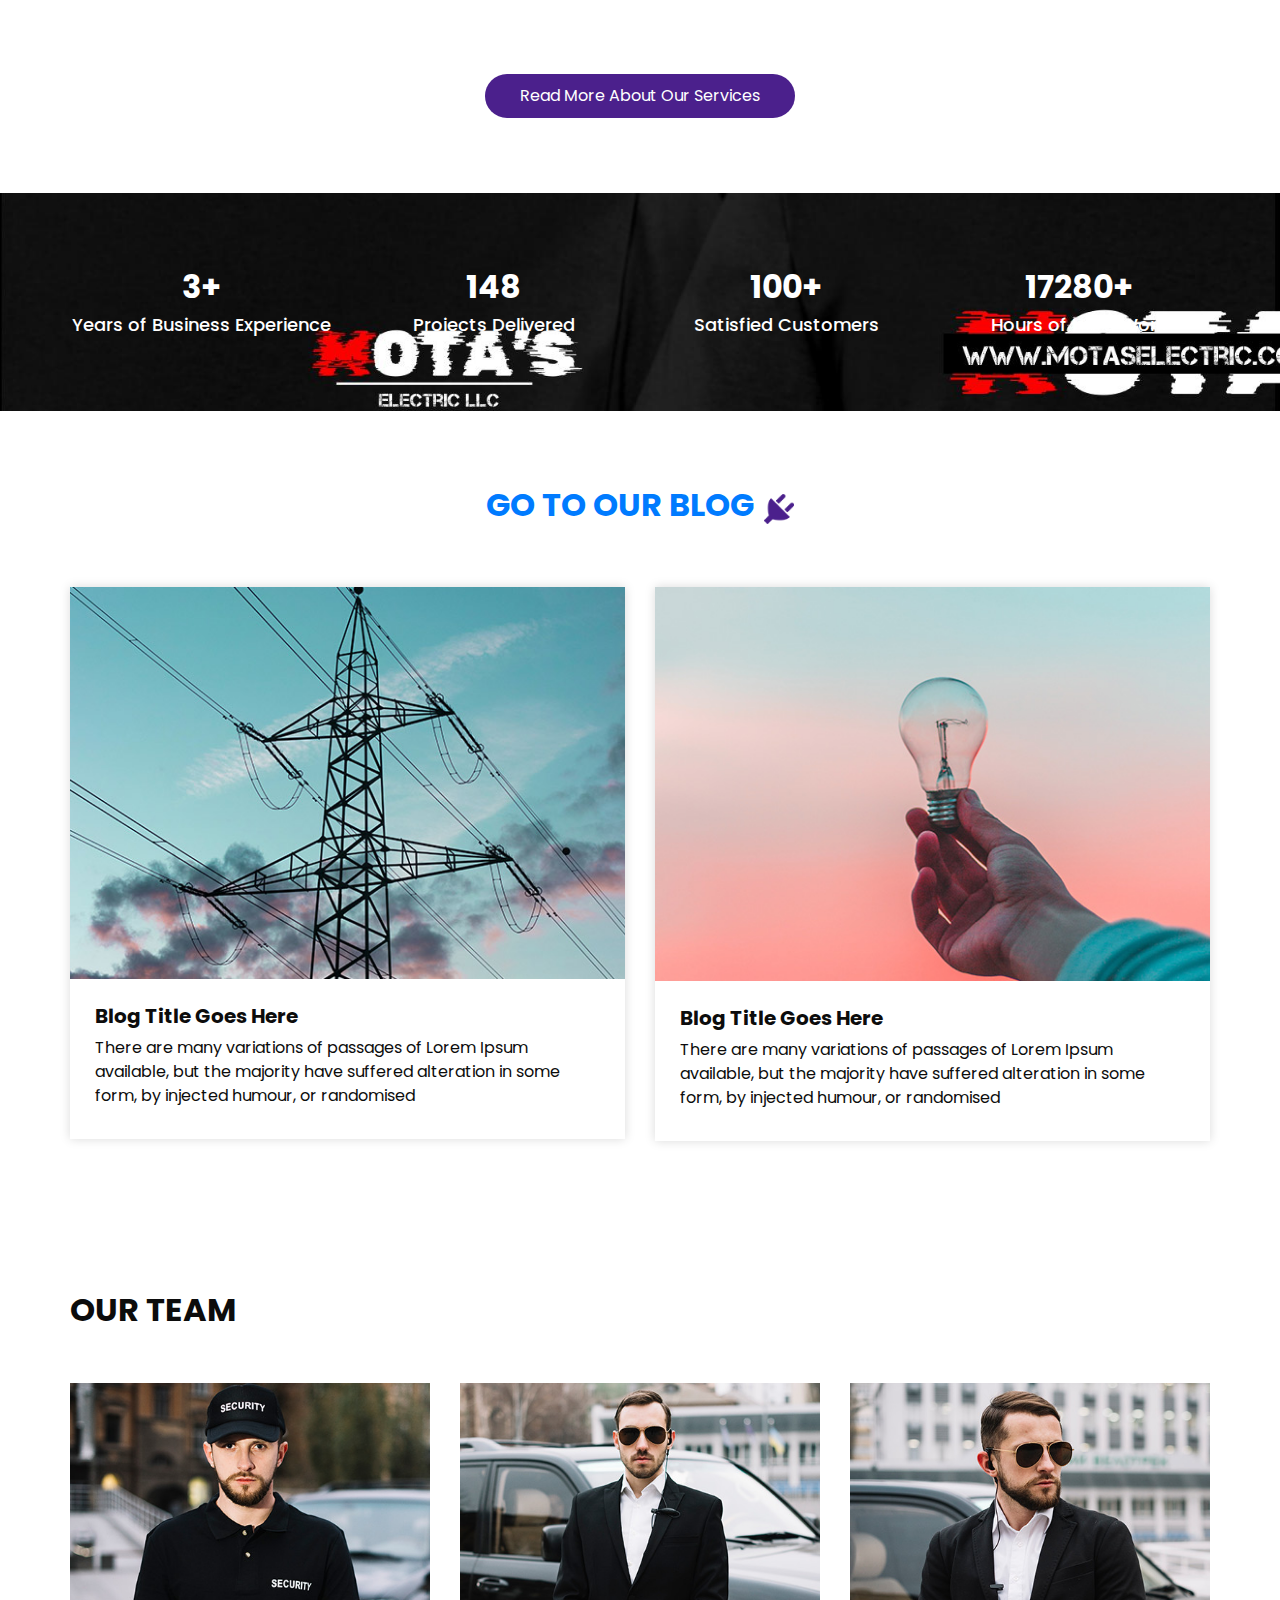
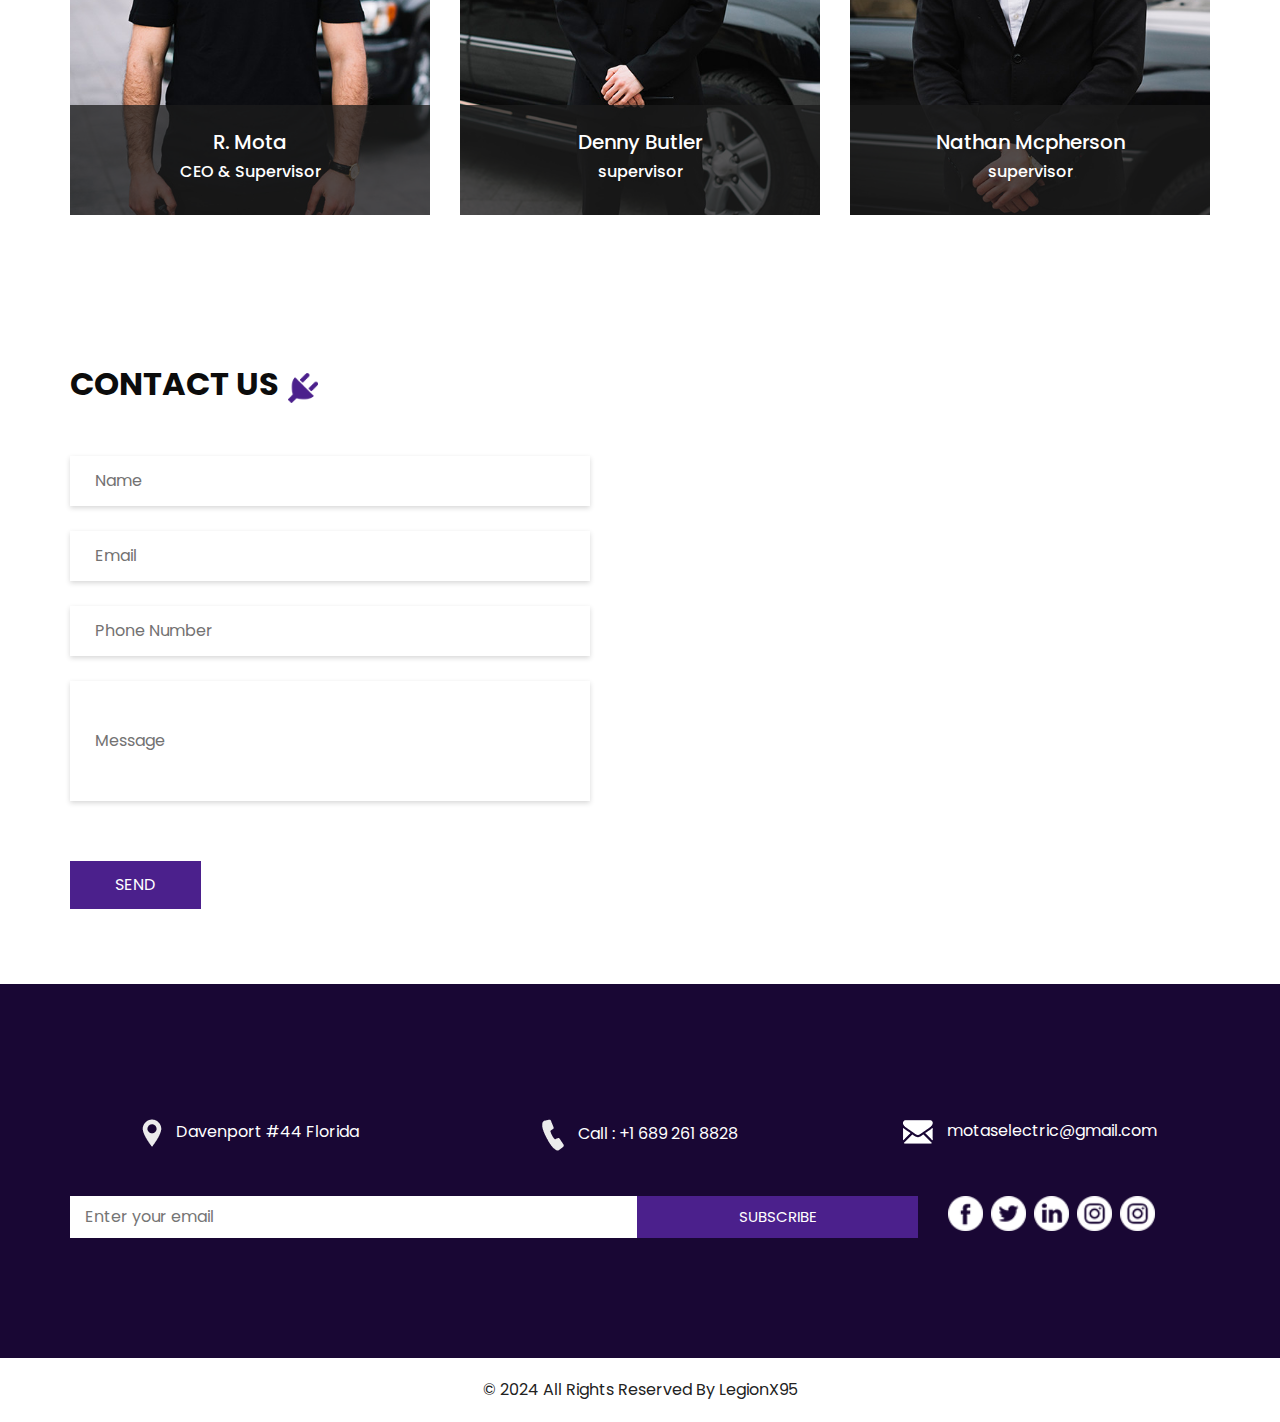
==== commit d98e51cc: "Updates" ====
--- a/index.html
+++ b/index.html
@@ -138,51 +138,51 @@
       <div class="do_container">
         <div class="box arrow-start arrow_bg">
           <div class="img-box">
-            <img src="images/s1.png" alt="">
+            <img src="images/a1.png" alt="">
           </div>
           <div class="detail-box">
             <h6>
-              Installations
+              INSTALLATIONS
             </h6>
           </div>
         </div>
         <div class="box arrow-middle arrow_bg">
           <div class="img-box">
-            <img src="images/s2.png" alt="">
+            <img src="images/a2.png" alt="">
           </div>
           <div class="detail-box">
             <h6>
-              Development
+              DEVELOPMENT
             </h6>
           </div>
         </div>
         <div class="box arrow-middle arrow_bg">
           <div class="img-box">
-            <img src="images/s3.png" alt="">
+            <img src="images/a3.png" alt="">
           </div>
           <div class="detail-box">
             <h6>
-              Reparations
+              REPARATIONS
             </h6>
           </div>
         </div>
         <div class="box arrow-end arrow_bg">
           <div class="img-box">
-            <img src="images/s4.png" alt="">
+            <img src="images/a4.png" alt="">
           </div>
           <div class="detail-box">
             <h6>
-              Upgrade
+              UPGRADES
             </h6>
           </div>
         </div>
         <div class="box ">
           <div class="img-box">
-            <img src="images/s5.png" alt="">
+            <img src="images/a5.png" alt="">
           </div>
           <div class="detail-box">
             <h6>
-              Mantenimient
+              MAINTENANCES
             </h6>
           </div>
         </div>
--- a/css/style.css
+++ b/css/style.css
@@ -216,7 +216,7 @@
   padding-bottom: 90px;
 }
 .target_section {
-  background-image: url(../images/target-bg.jpg);
+  background-image: url(../images/target-bg2.jpg);
   background-size: cover;
   color: #ffffff;
   text-align: center;
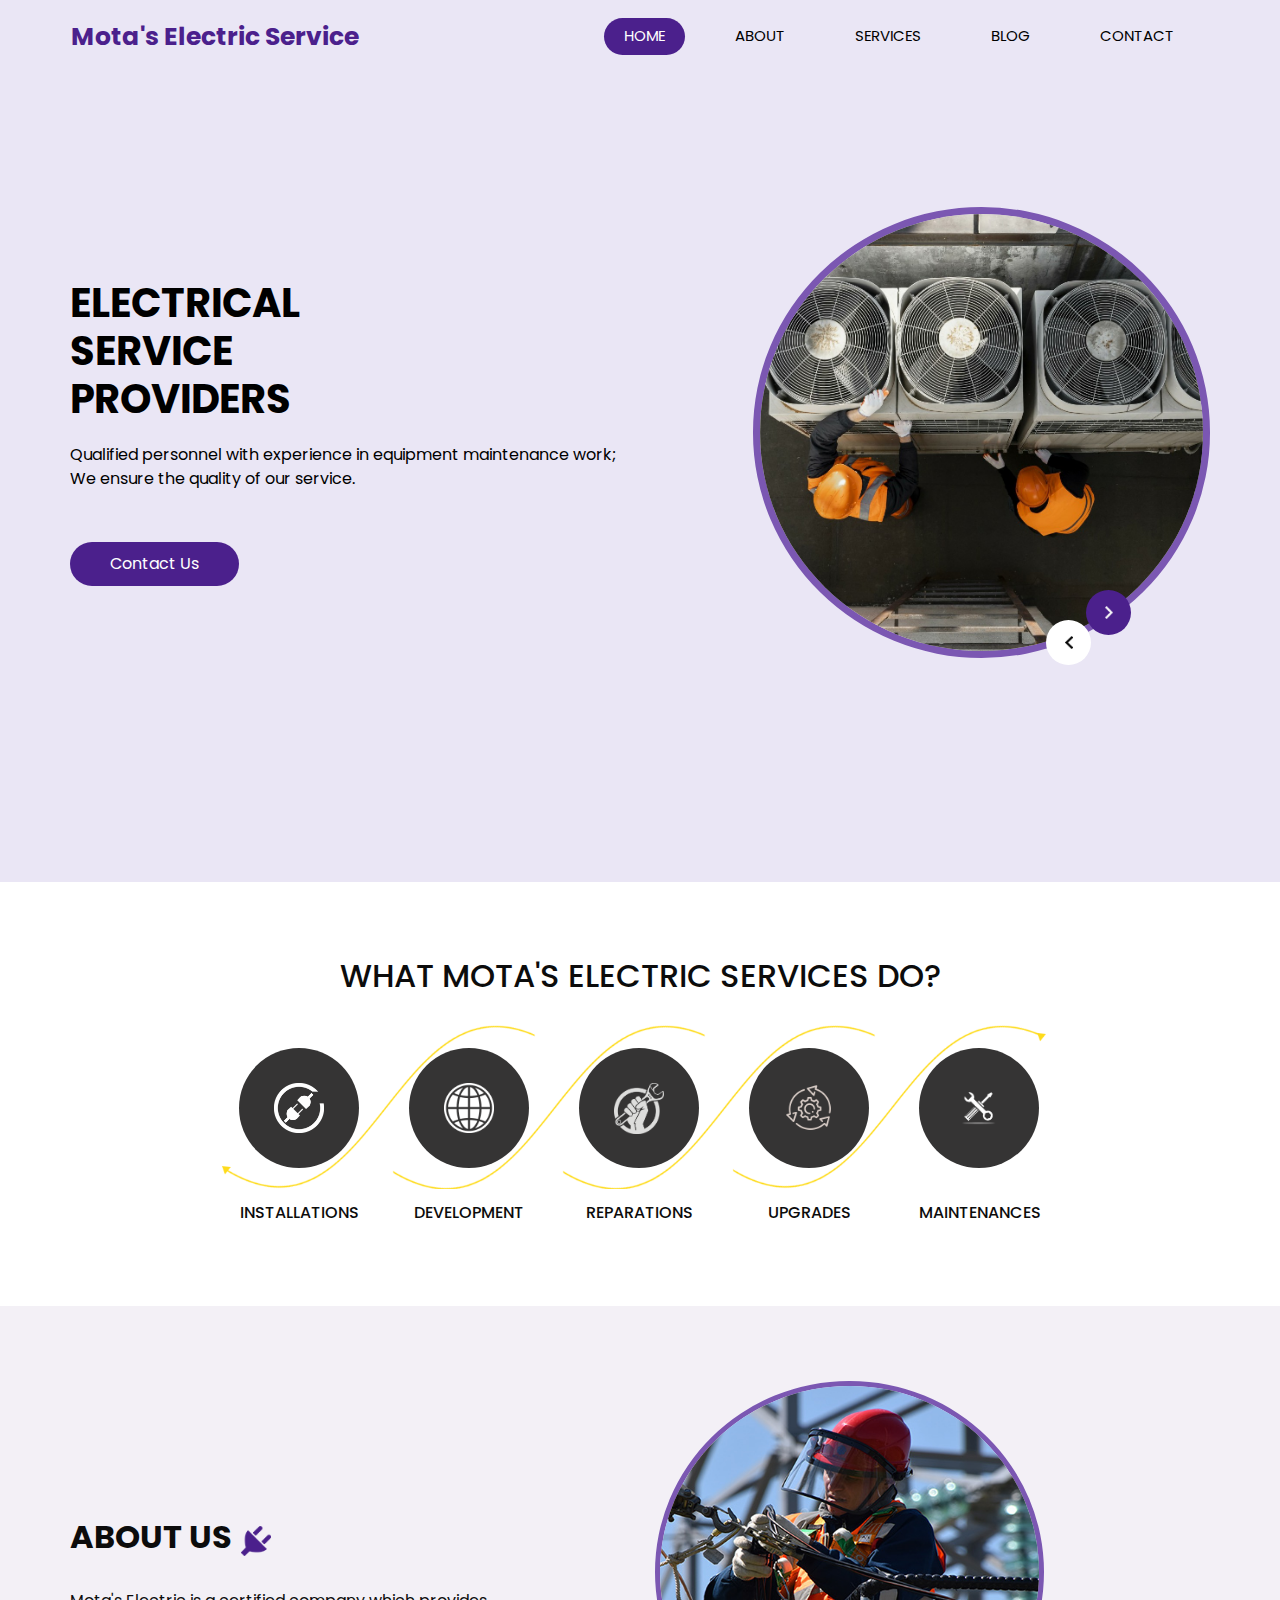
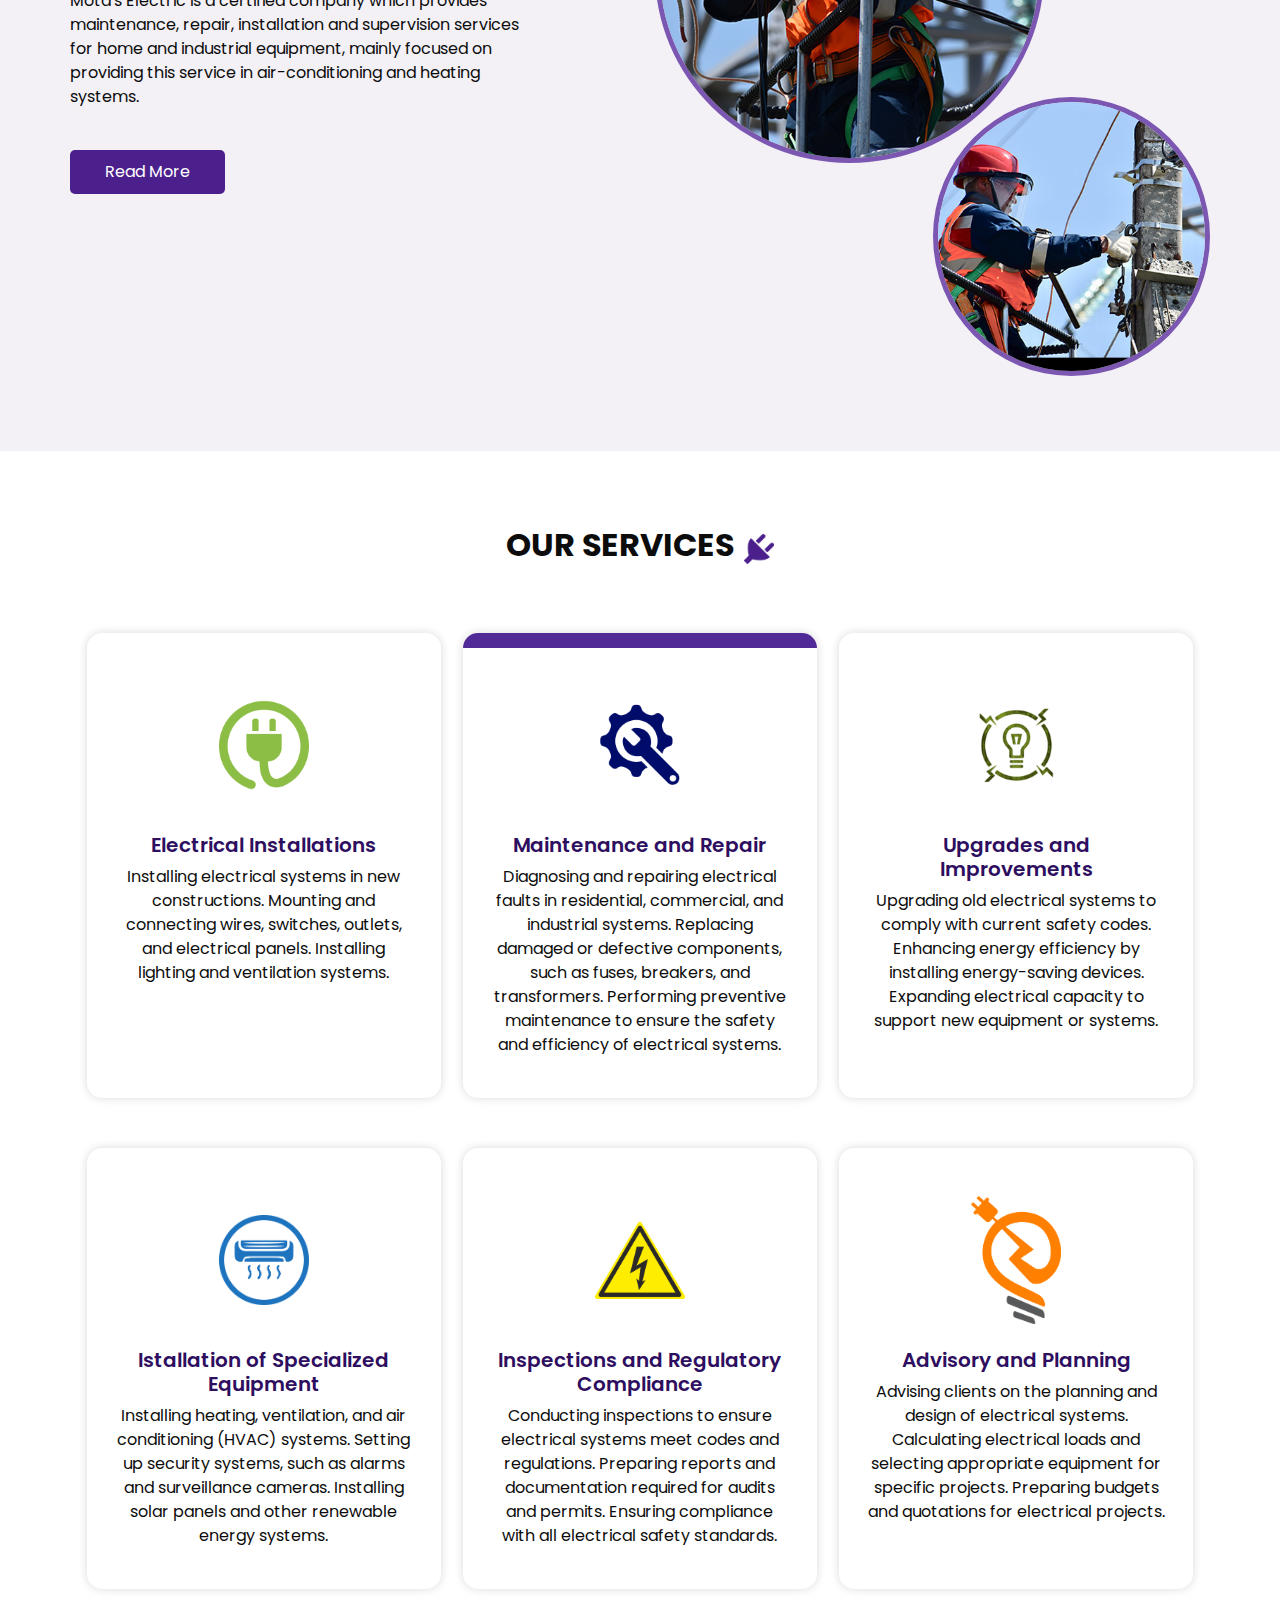
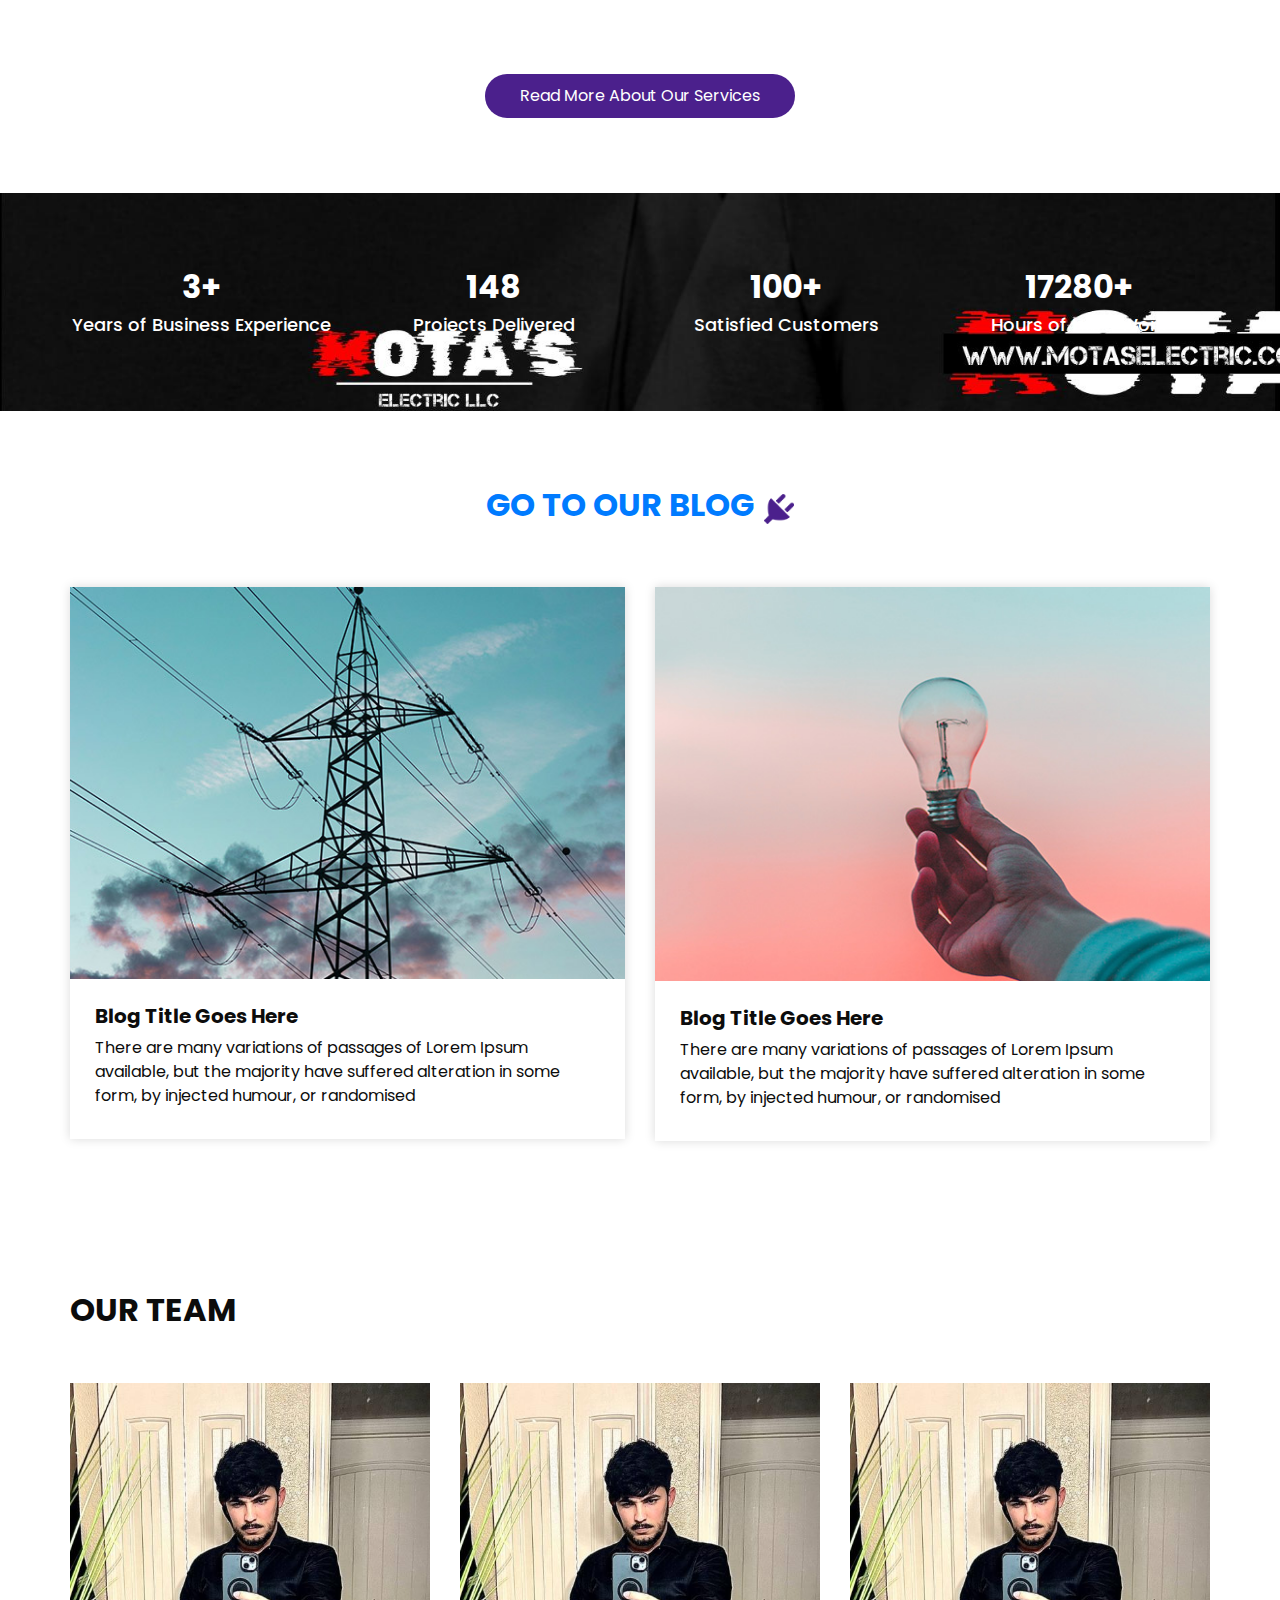
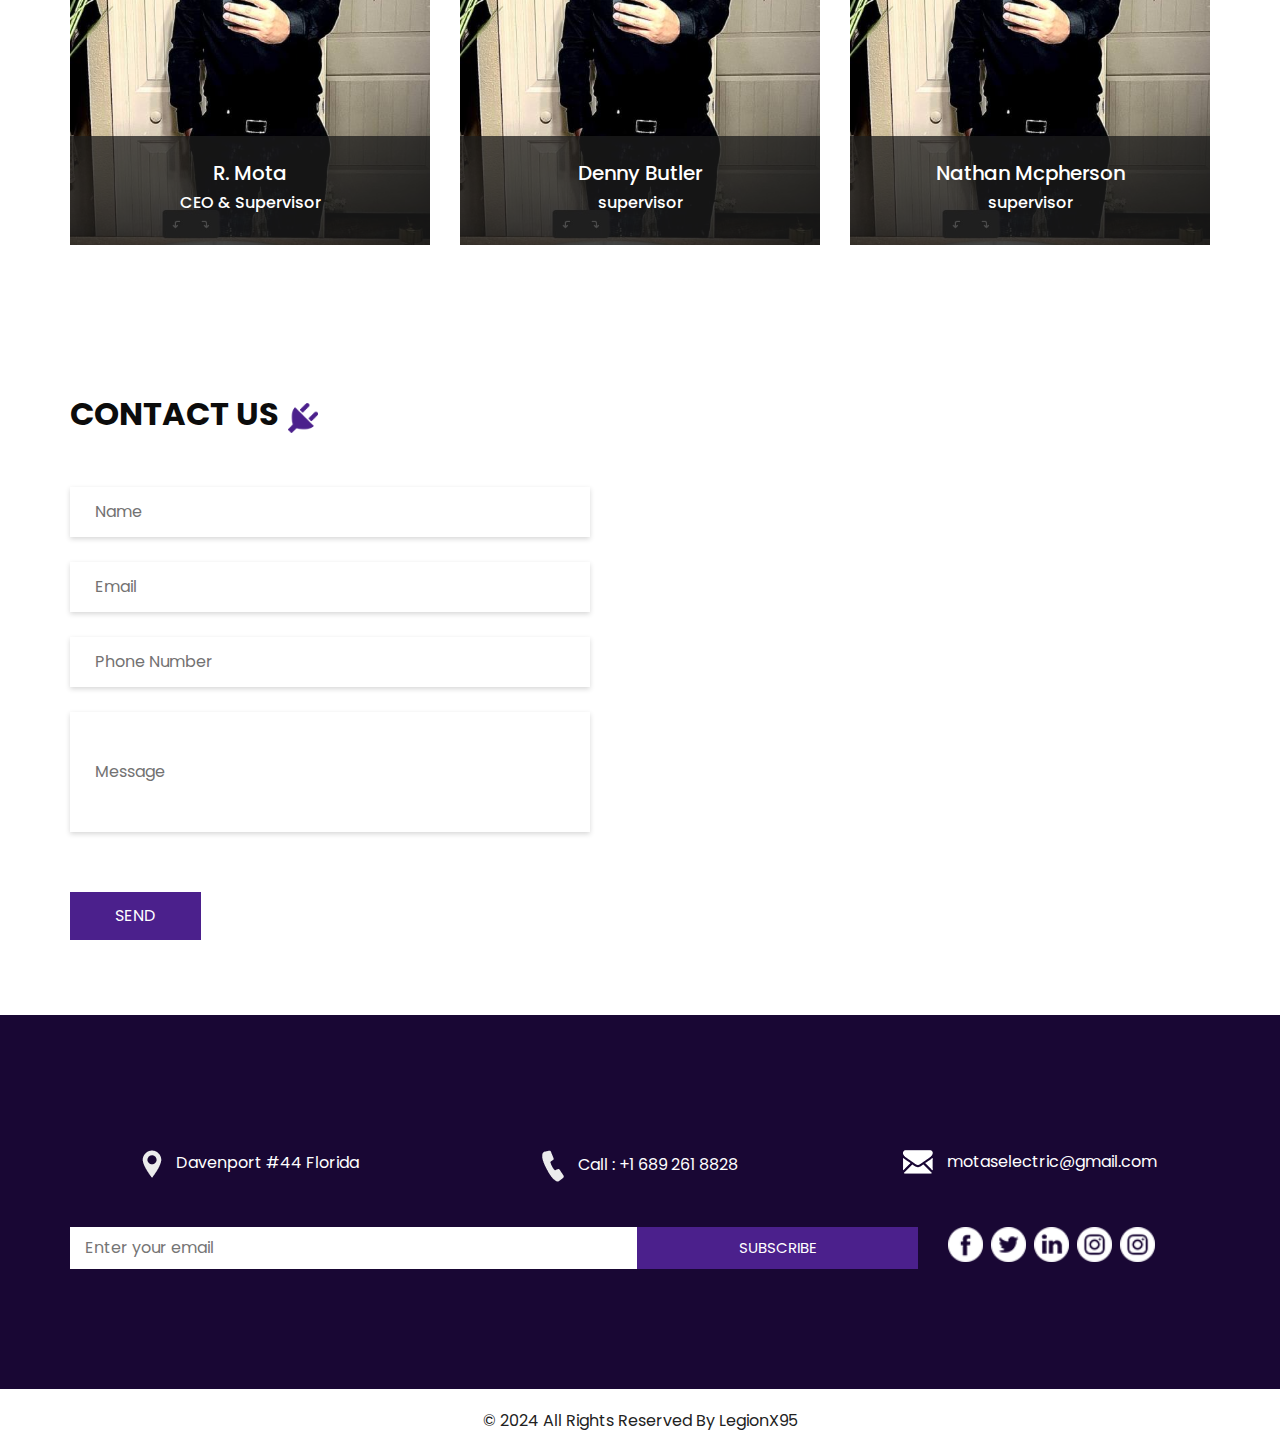
==== commit 29d1615c: "add richard" ====
--- a/index.html
+++ b/index.html
@@ -462,7 +462,7 @@
         <div class="col-md-4 col-sm-6 mx-auto ">
           <div class="box">
             <div class="img-box">
-              <img src="images/t1.jpg" alt="">
+              <img src="images/richard2.jpg" alt="">
             </div>
             <div class="detail-box">
               <h5>
@@ -477,7 +477,7 @@
         <div class="col-md-4 col-sm-6 mx-auto ">
           <div class="box">
             <div class="img-box">
-              <img src="images/t2.jpg" alt="">
+              <img src="images/richard2.jpg" alt="">
             </div>
             <div class="detail-box">
               <h5>
@@ -492,7 +492,7 @@
         <div class="col-md-4 col-sm-6 mx-auto ">
           <div class="box">
             <div class="img-box">
-              <img src="images/t3.jpg" alt="">
+              <img src="images/richard2.jpg" alt="">
             </div>
             <div class="detail-box">
               <h5>
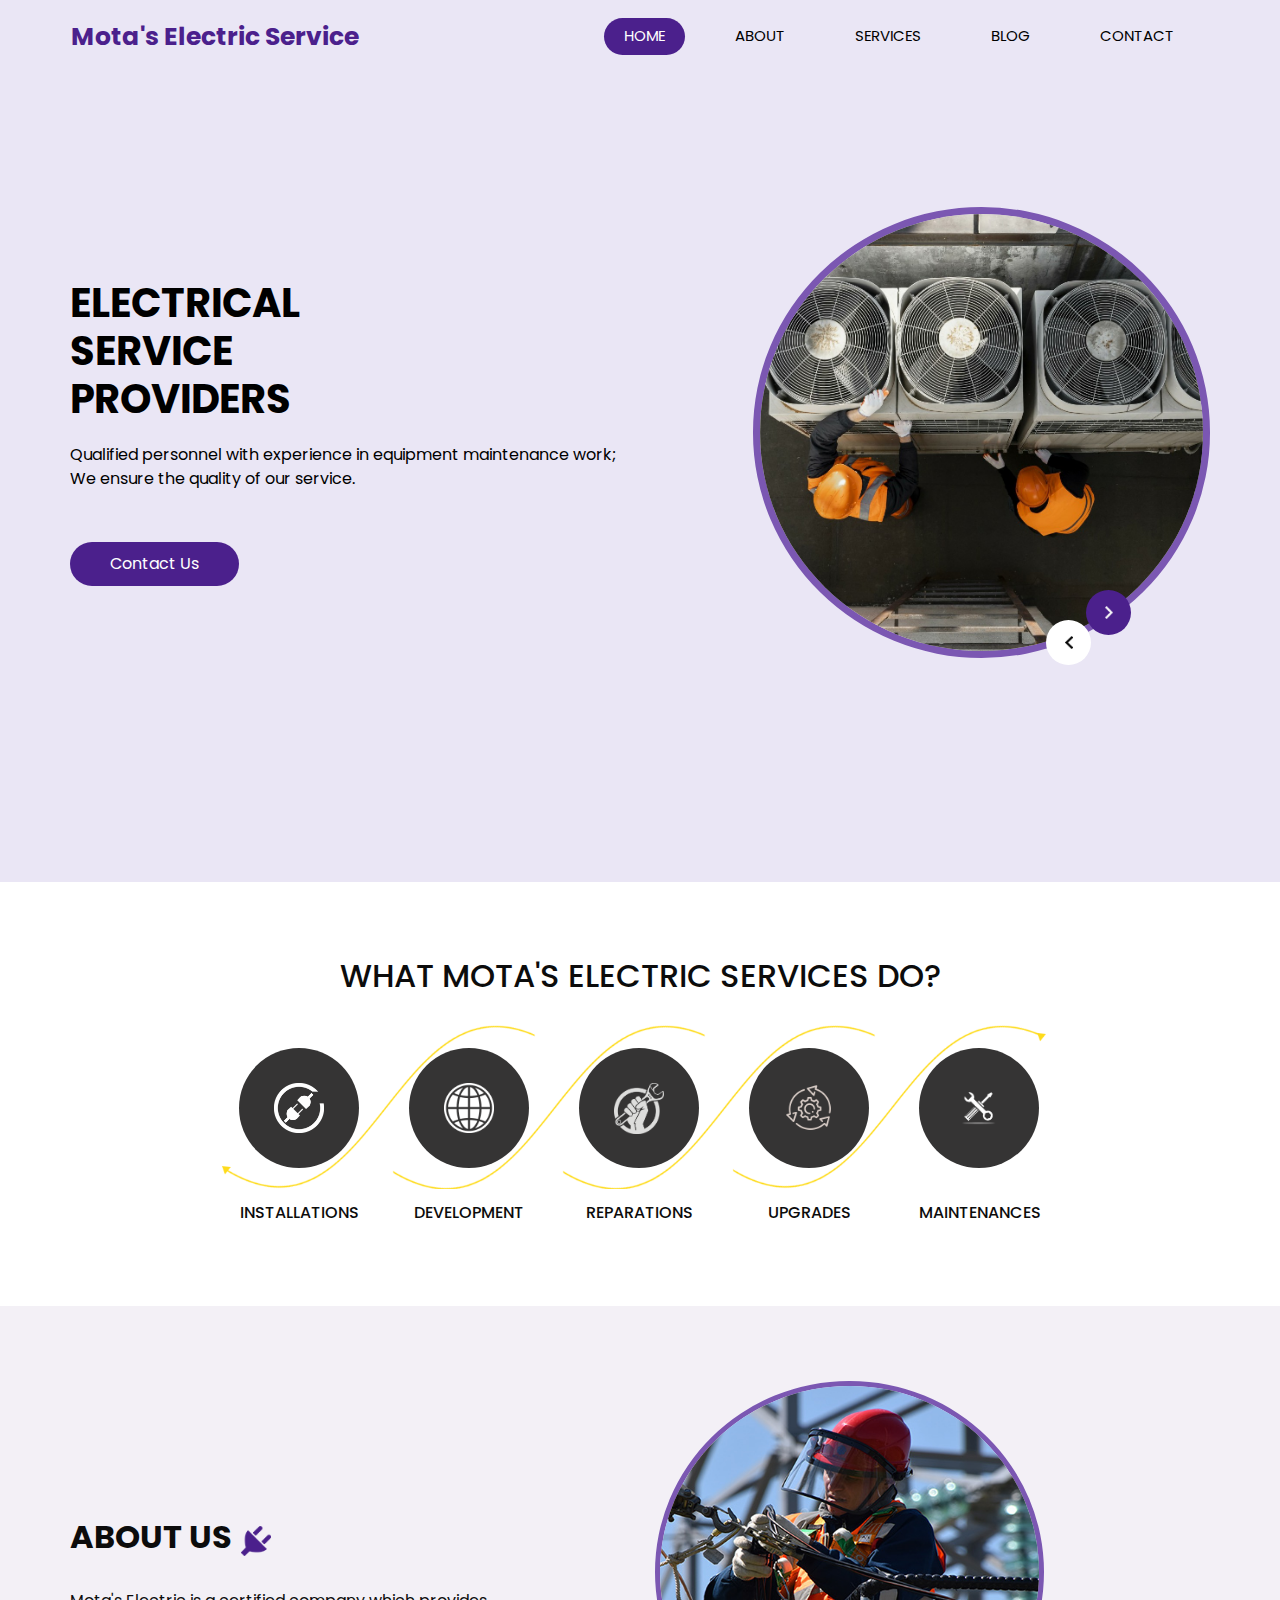
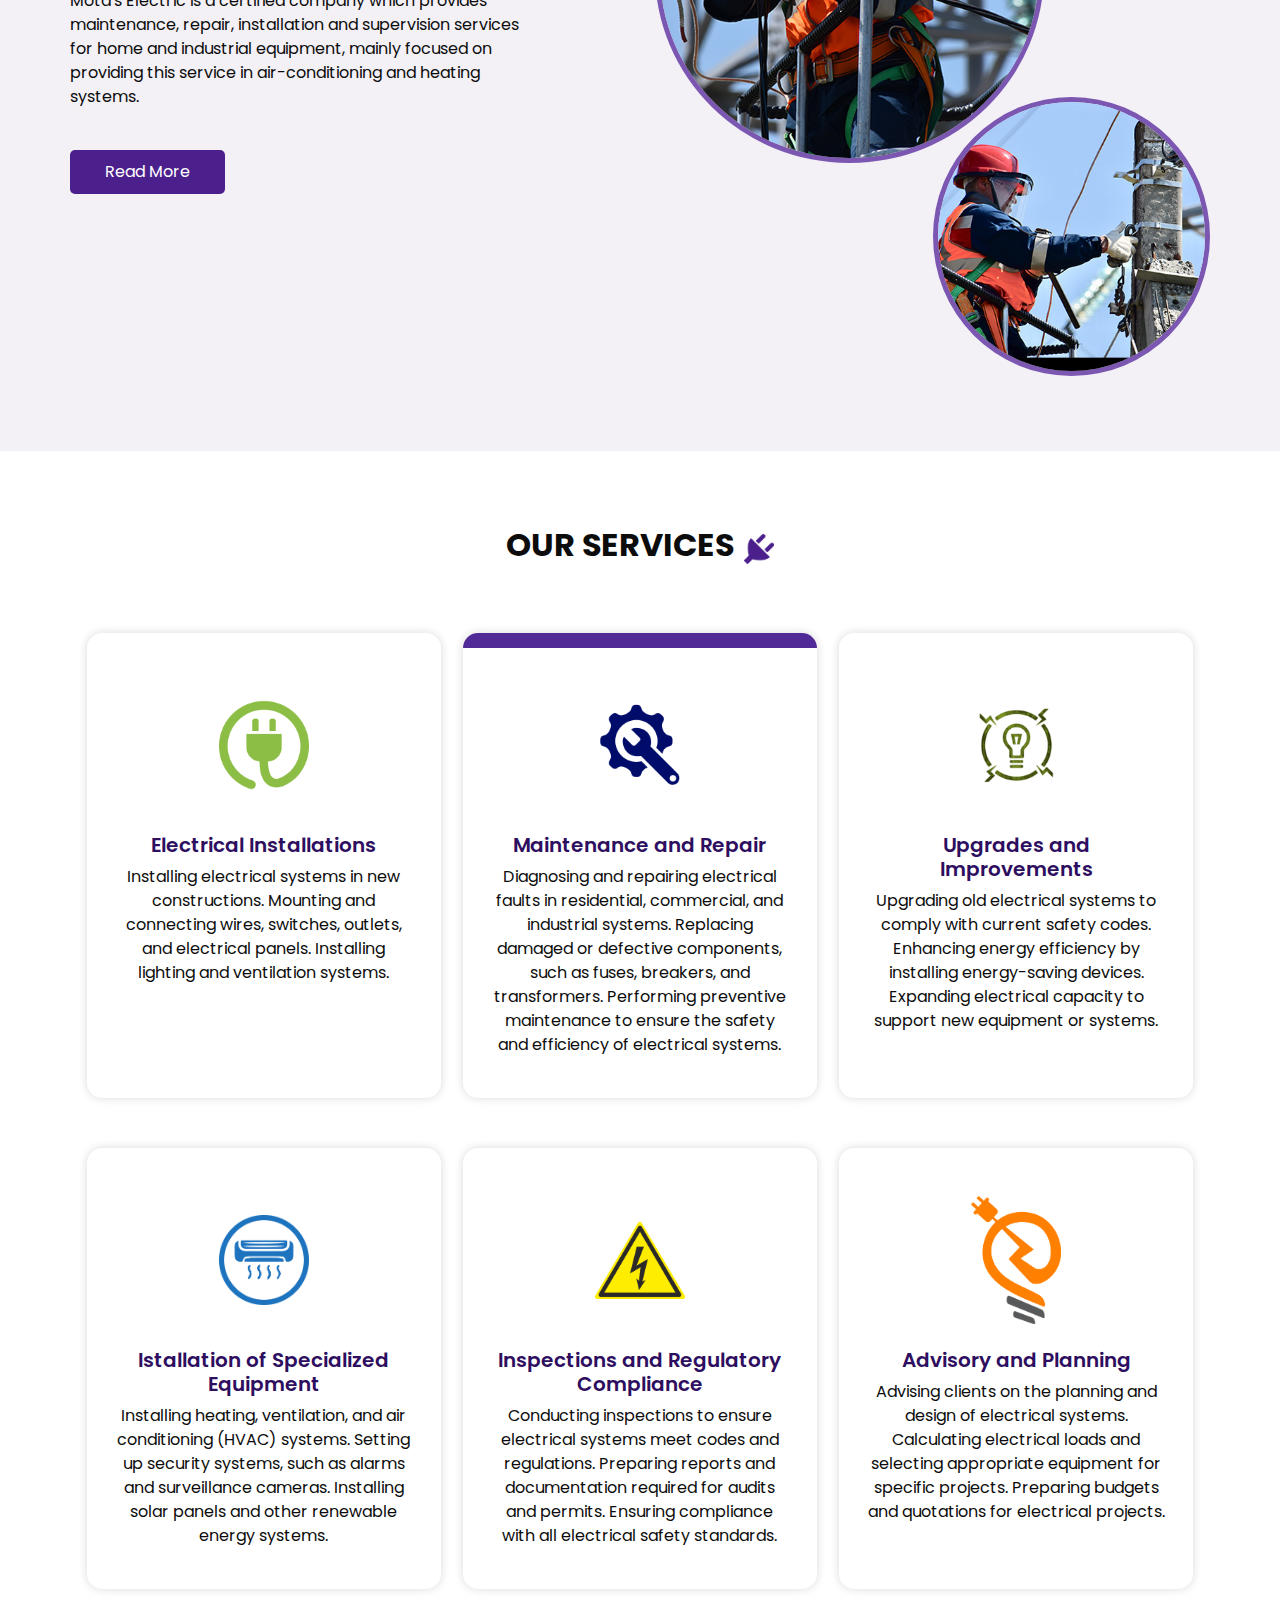
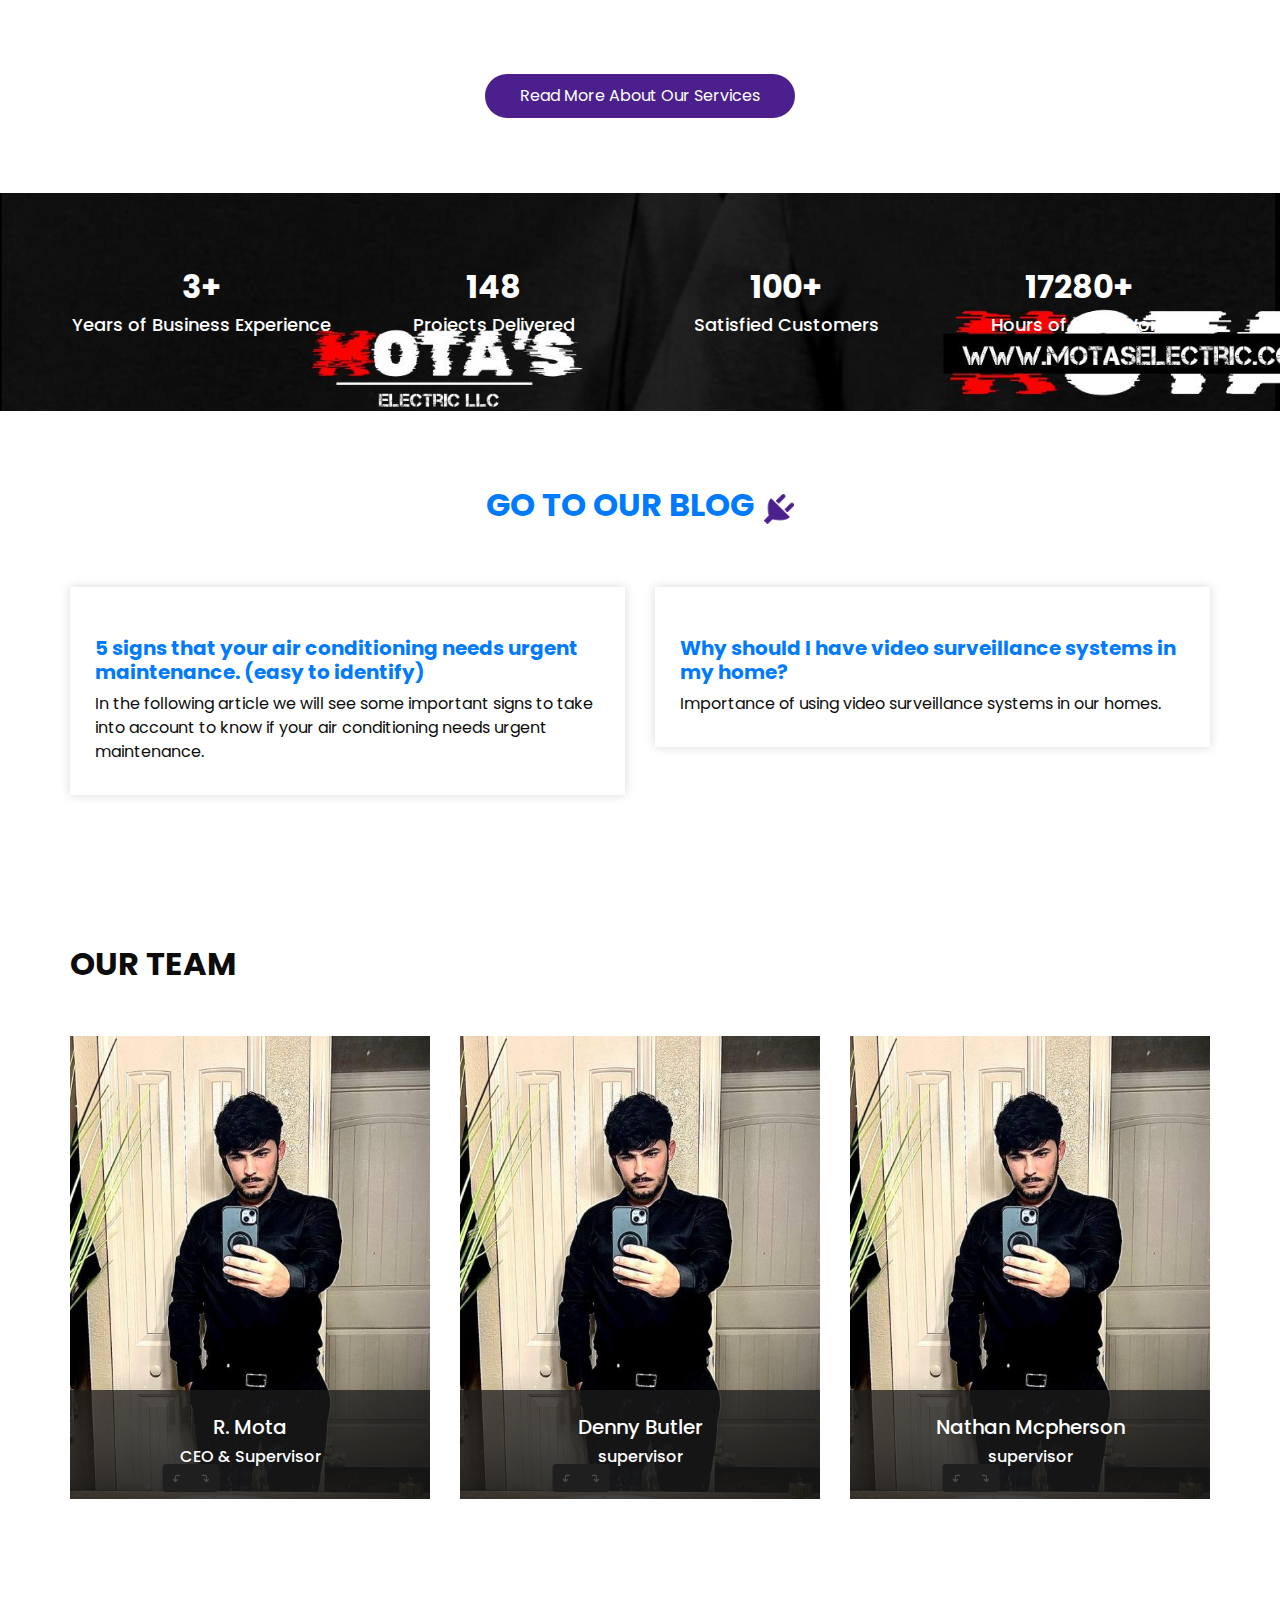
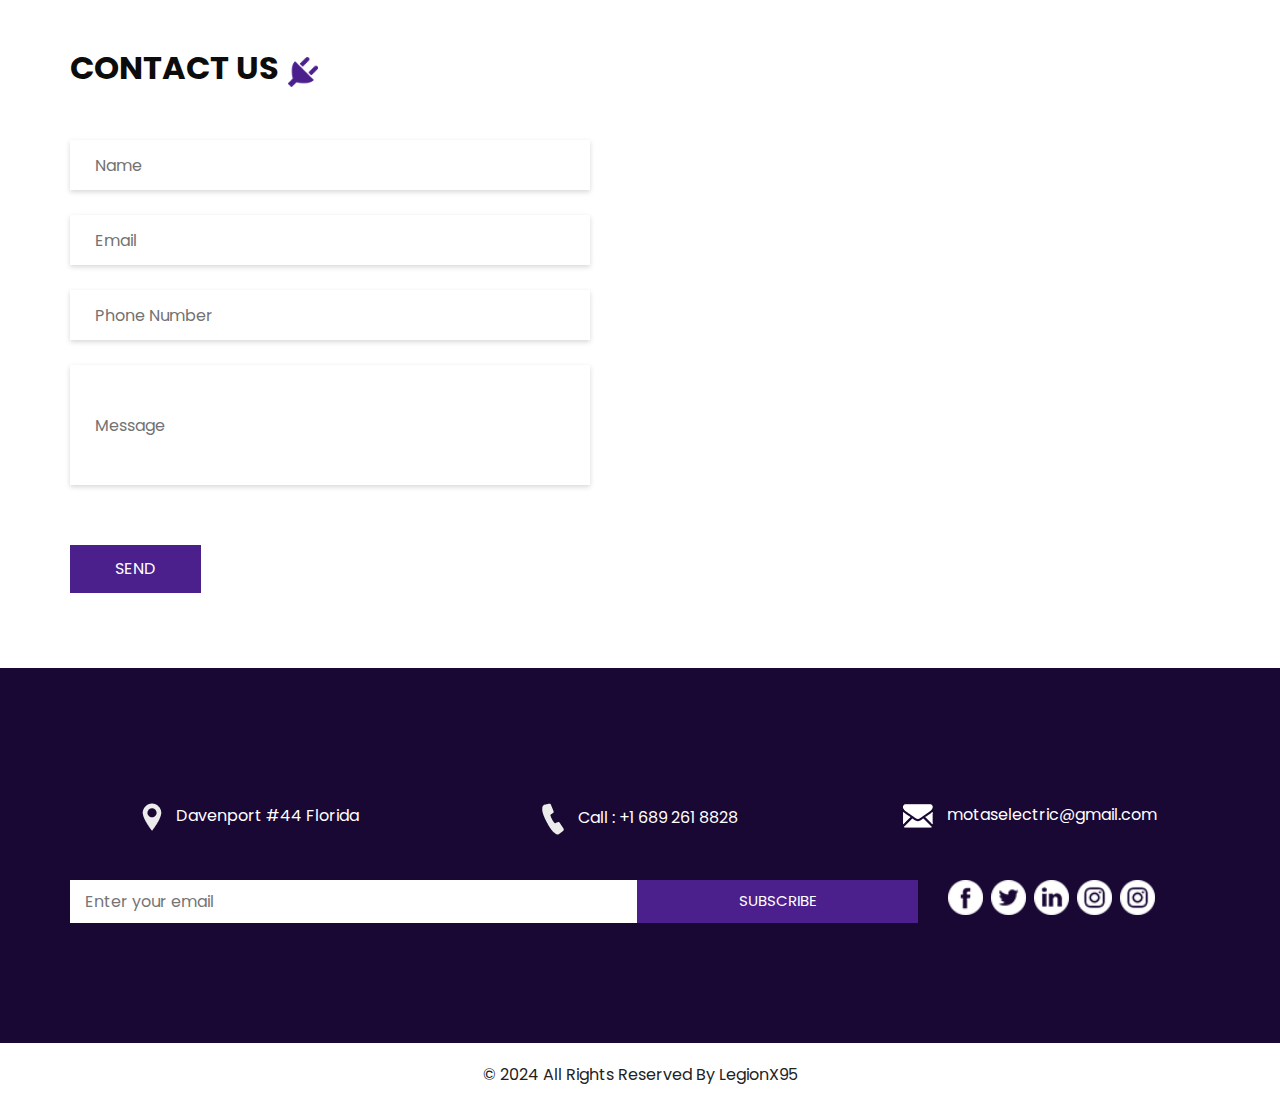
==== commit fb8cbf20: "Updates Blogs" ====
--- a/index.html
+++ b/index.html
@@ -416,14 +416,18 @@
         <div class="col-md-6">
           <div class="box">
             <div class="img-box">
-              <img src="images/blog1.jpg" alt="">
+              <a href="https://blog.motaselectric.com/post/5-signs/" target="_blank">
+              <img src="https://blog.motaselectric.com/_astro/AC-repair.dTpkiUYV_2j38xr.jpg" alt="">
+            </a>
             </div>
             <div class="detail-box">
               <h5>
-                Blog Title Goes Here
+                <a href="https://blog.motaselectric.com/post/5-signs/" target="_blank">
+                5 signs that your air conditioning needs urgent maintenance. (easy to identify)
+                </a>
               </h5>
               <p>
-                There are many variations of passages of Lorem Ipsum available, but the majority have suffered alteration in some form, by injected humour, or randomised
+                In the following article we will see some important signs to take into account to know if your air conditioning needs urgent maintenance.
               </p>
             </div>
           </div>
@@ -431,14 +435,18 @@
         <div class="col-md-6">
           <div class="box">
             <div class="img-box">
-              <img src="images/blog2.jpg" alt="">
+              <a href="https://blog.motaselectric.com/post/surveillance-systems/" target="_blank">
+              <img src="https://blog.motaselectric.com/_astro/surveillance.lOx0w7IC_Z1MtM1X.jpg" alt="">
+            </a>
             </div>
             <div class="detail-box">
               <h5>
-                Blog Title Goes Here
+                <a href="https://blog.motaselectric.com/post/surveillance-systems/" target="_blank">
+                Why should I have video surveillance systems in my home?
+              </a>
               </h5>
               <p>
-                There are many variations of passages of Lorem Ipsum available, but the majority have suffered alteration in some form, by injected humour, or randomised
+                Importance of using video surveillance systems in our homes.
               </p>
             </div>
           </div>
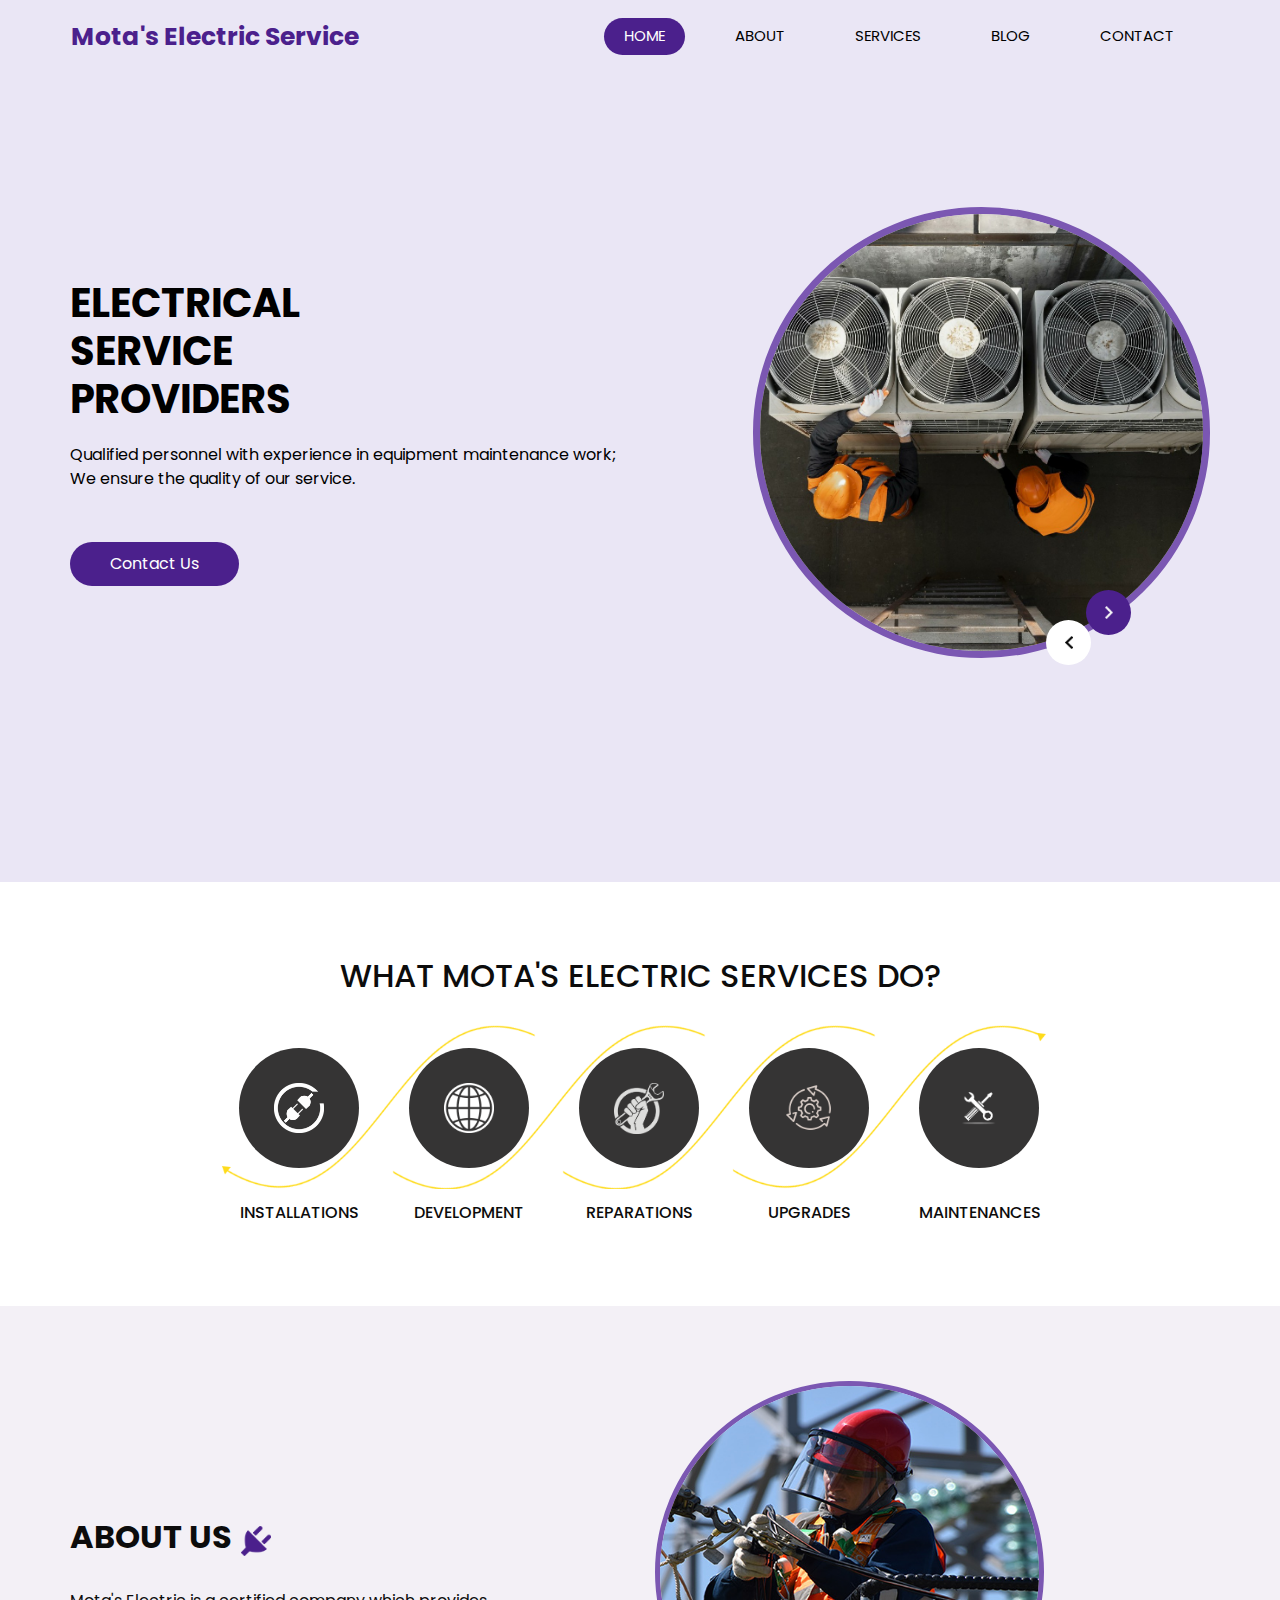
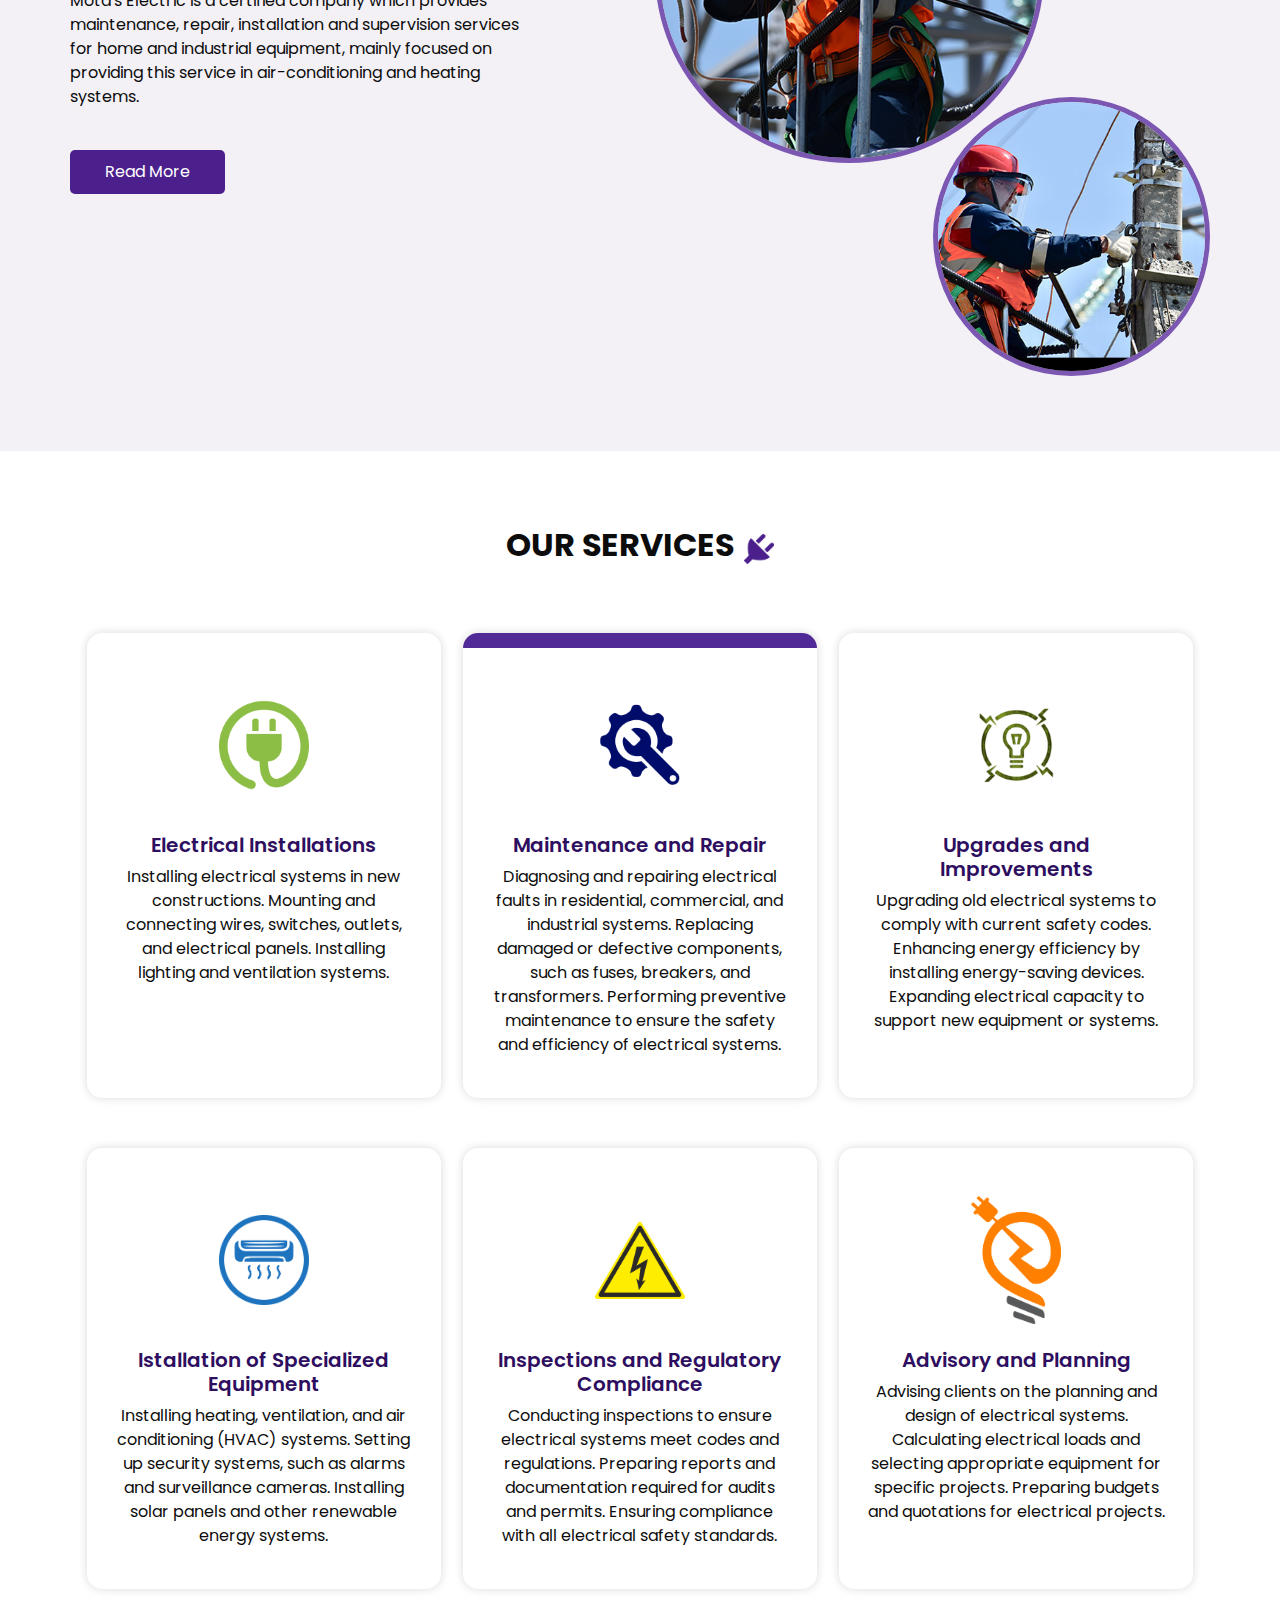
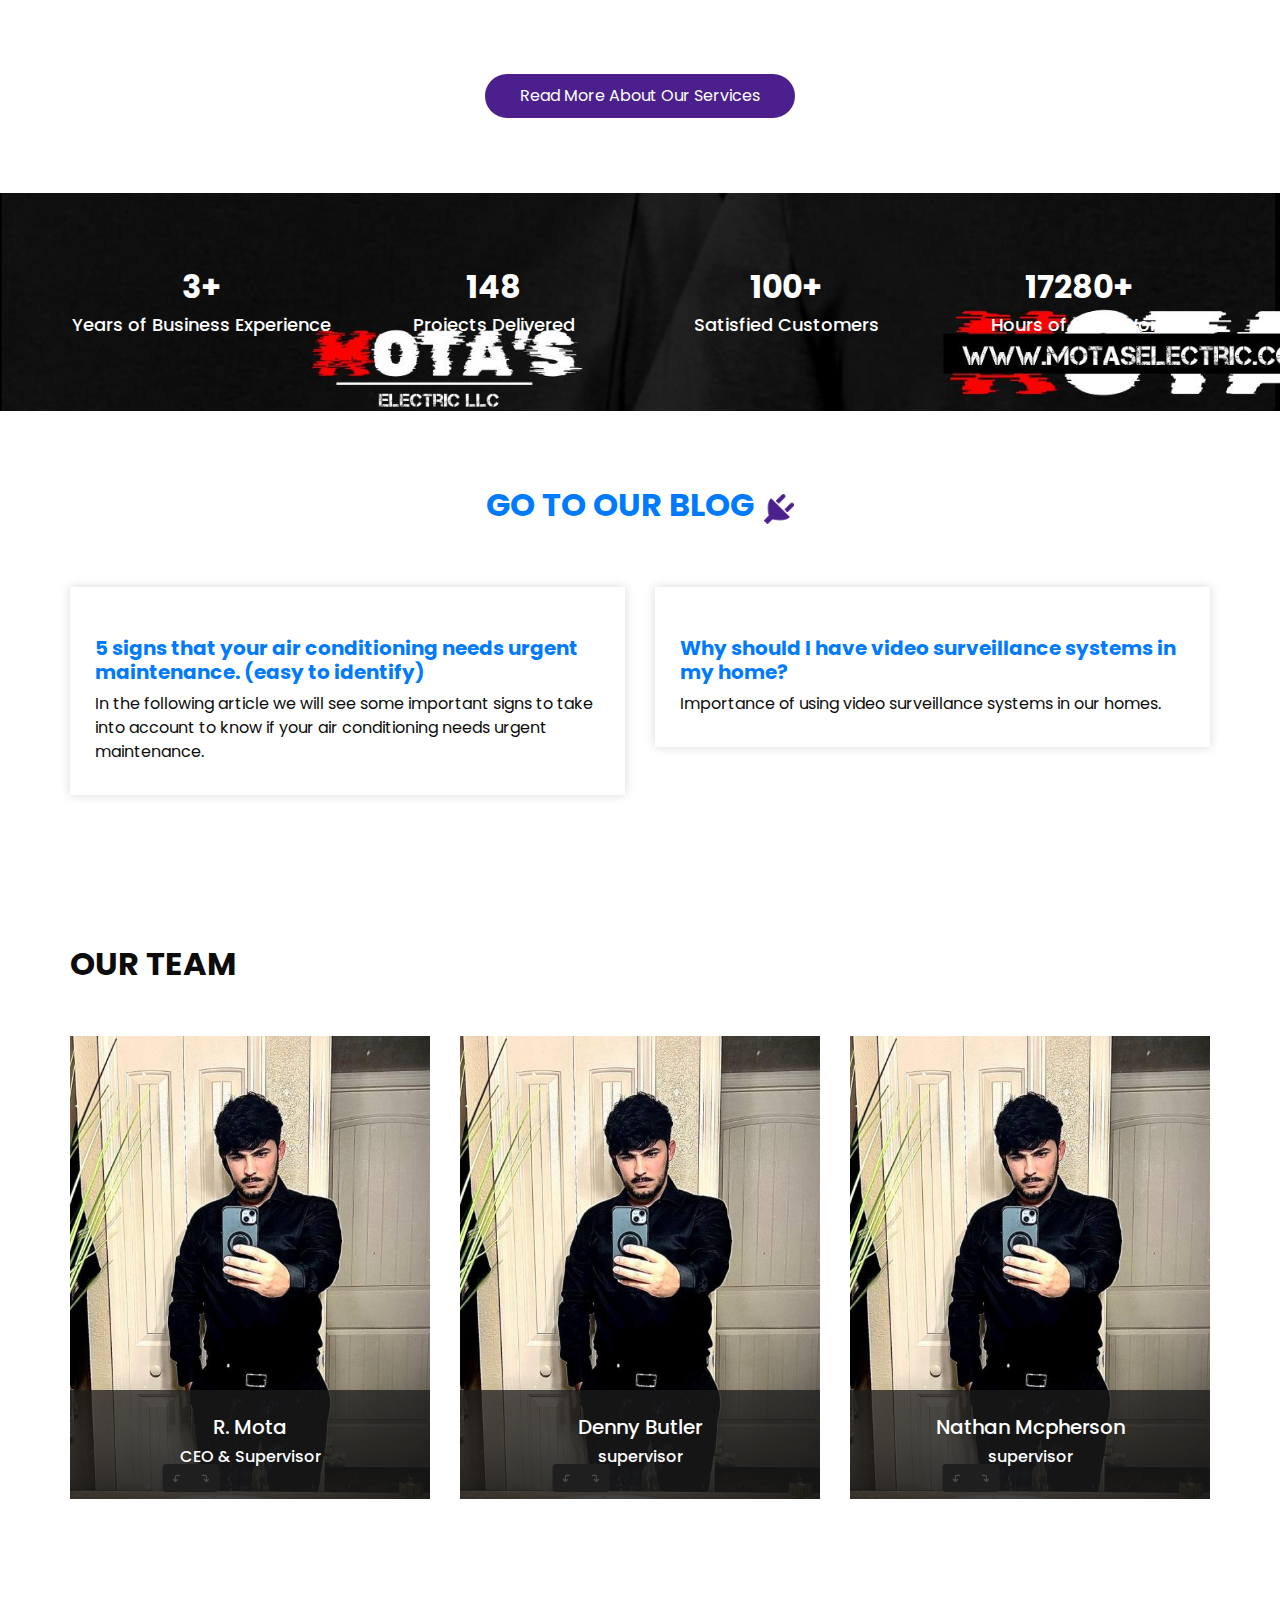
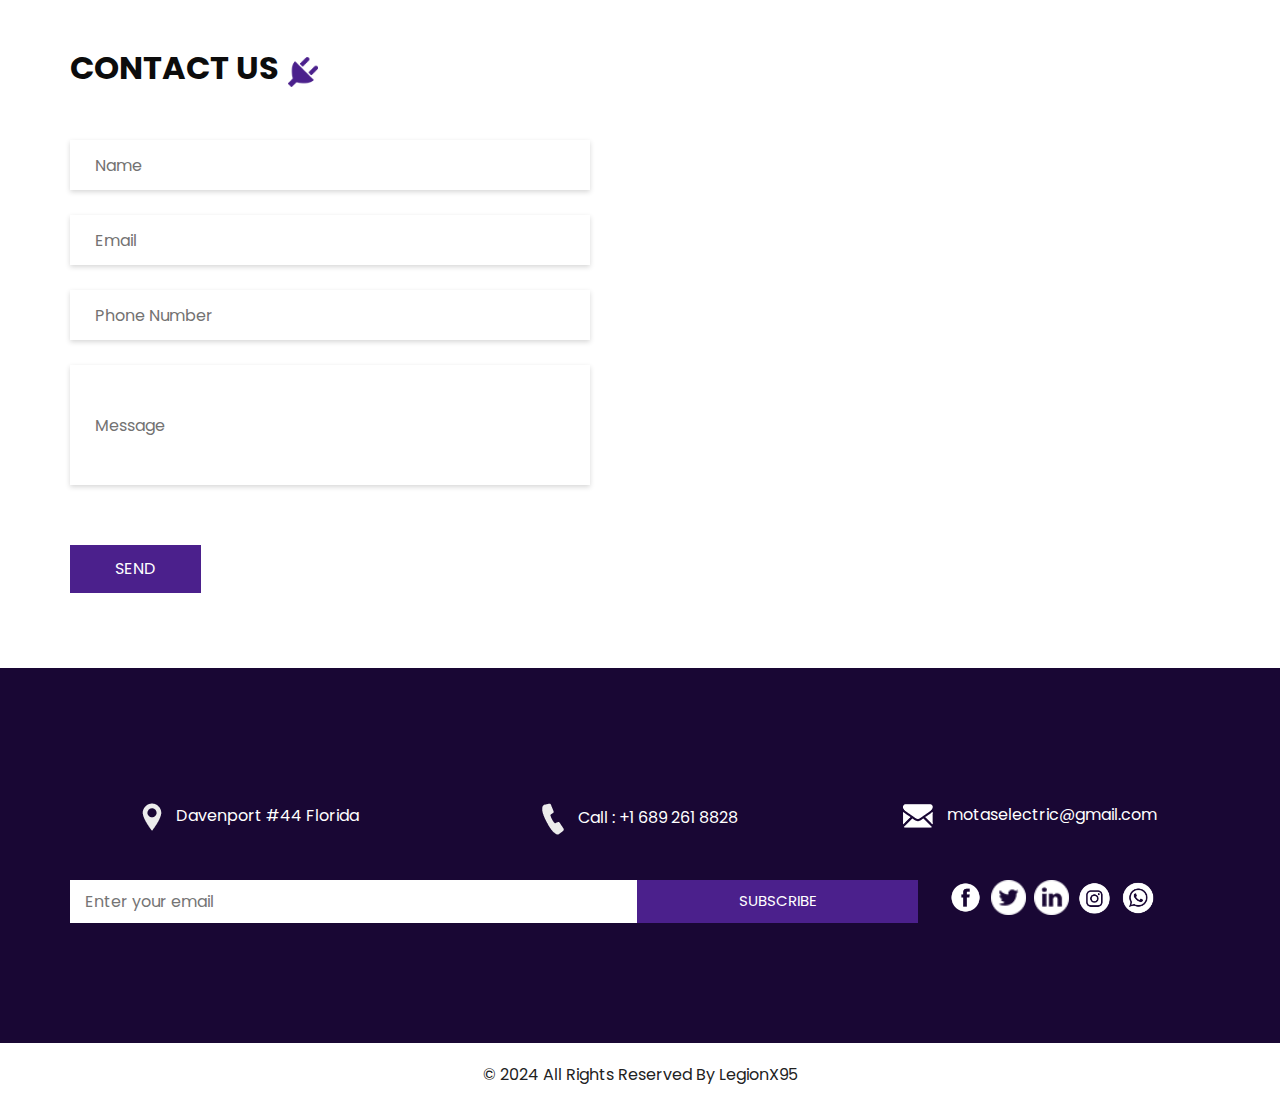
==== commit f4830326: "Updates Map" ====
--- a/index.html
+++ b/index.html
@@ -555,7 +555,7 @@
         <div class="col-md-6">
           <div class="map_container">
             <div class="map-responsive">
-              <iframe src="https://www.google.com/maps/embed?pb=!1m18!1m12!1m3!1d28141.311662879107!2d-81.61924261599263!3d28.156716409353834!2m3!1f0!2f0!3f0!3m2!1i1024!2i768!4f13.1!3m3!1m2!1s0x88dd7132d9cf62ed%3A0xec350061247c53ac!2sDavenport%2C%20Florida%2C%20EE.%20UU.!5e0!3m2!1ses-419!2scu!4v1720721571932!5m2!1ses-419!2scu" width="600" height="300" frameborder="0" style="border:0; width: 100%; height:100%" allowfullscreen></iframe>
+              <iframe src="https://www.google.com/maps/embed?pb=!1m18!1m12!1m3!1d3591.2973320007795!2d-80.36036229999999!3d25.826746!2m3!1f0!2f0!3f0!3m2!1i1024!2i768!4f13.1!3m3!1m2!1s0x88d9bbf9ff083cf7%3A0x4b261ad6b822ba46!2s10171%20NW%2058th%20St%2C%20Doral%2C%20FL%2033178%2C%20EE.%20UU.!5e0!3m2!1ses-419!2scu!4v1720992567629!5m2!1ses-419!2scu" width="600" height="300" frameborder="0" style="border:0; width: 100%; height:100%" allowfullscreen></iframe>
             </div>
           </div>
         </div>
@@ -633,7 +633,7 @@
             </div>
             <div>
               <a href="">
-                <img src="images/instagram.png" alt="">
+                <img src="images/whatsapp.png" alt="">
               </a>
             </div>
           </div>
@@ -666,4 +666,4 @@
 
 </body>
 
-</html>
+</html>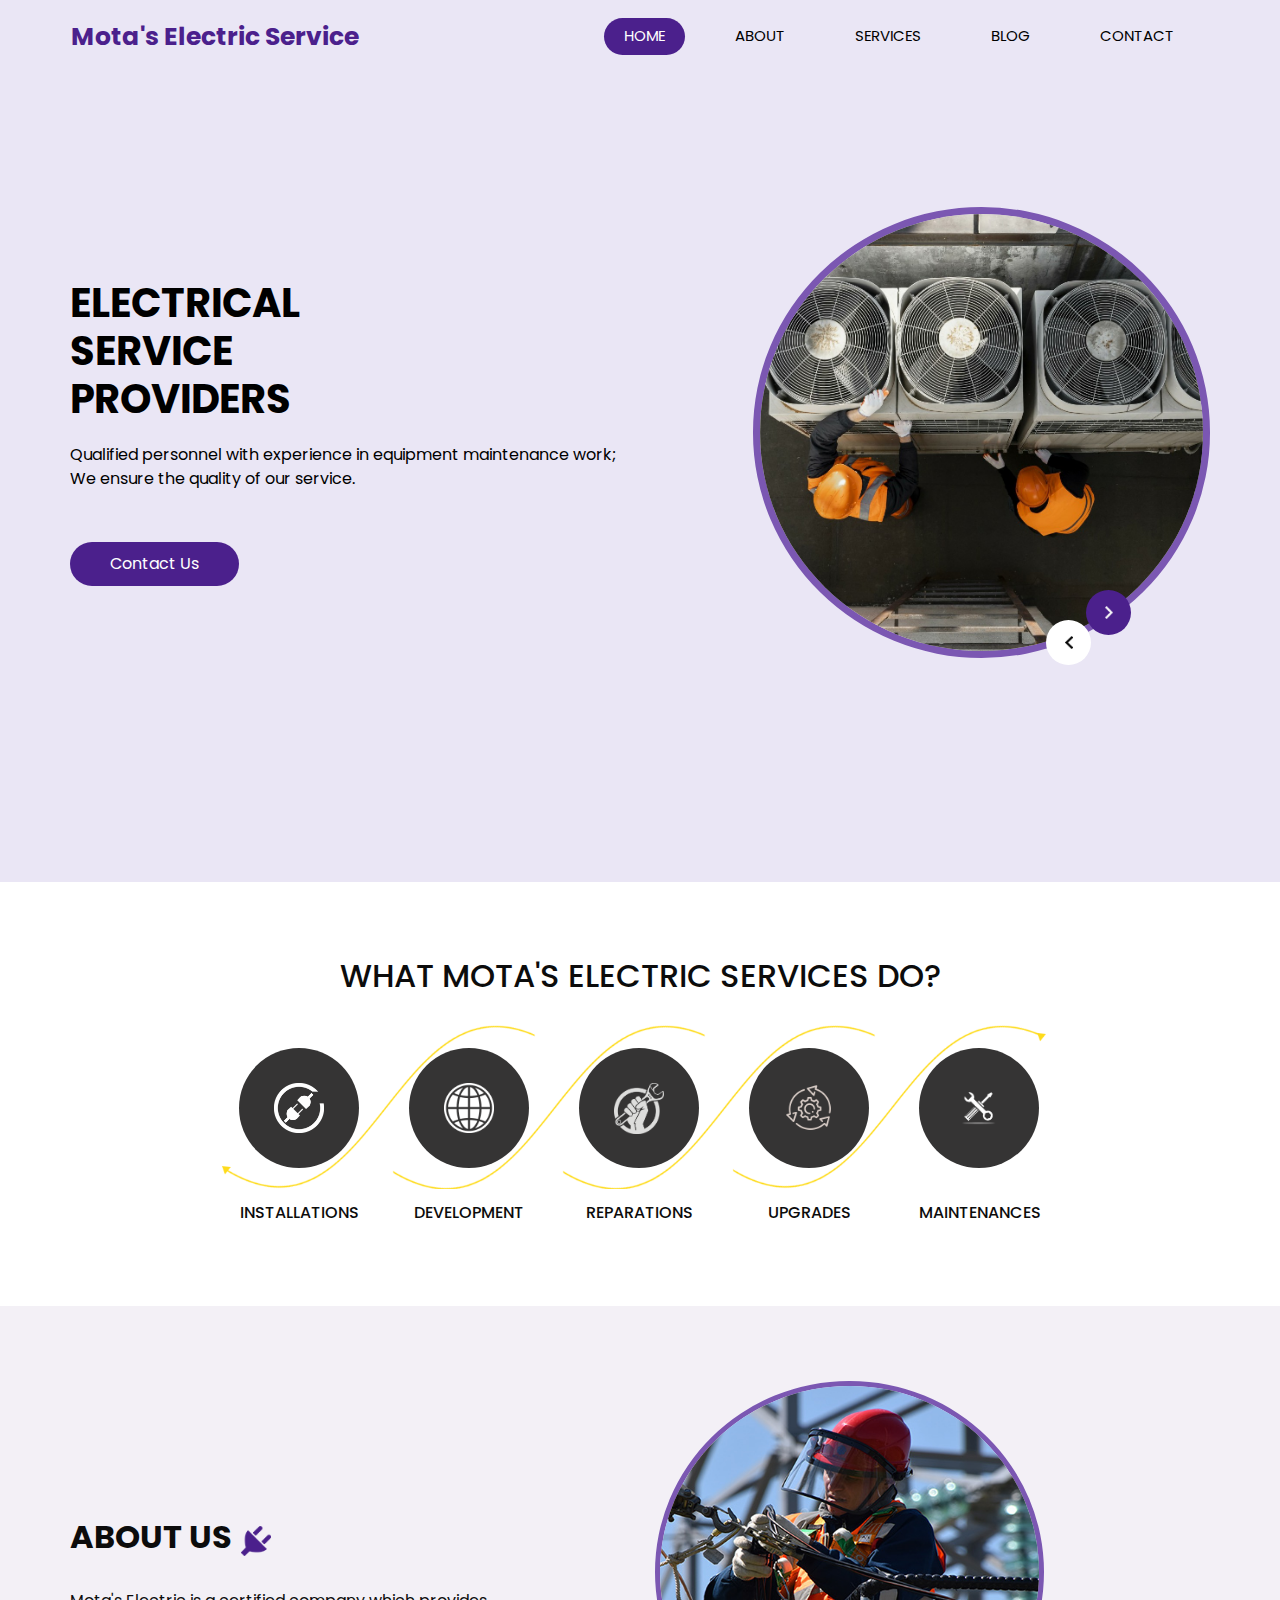
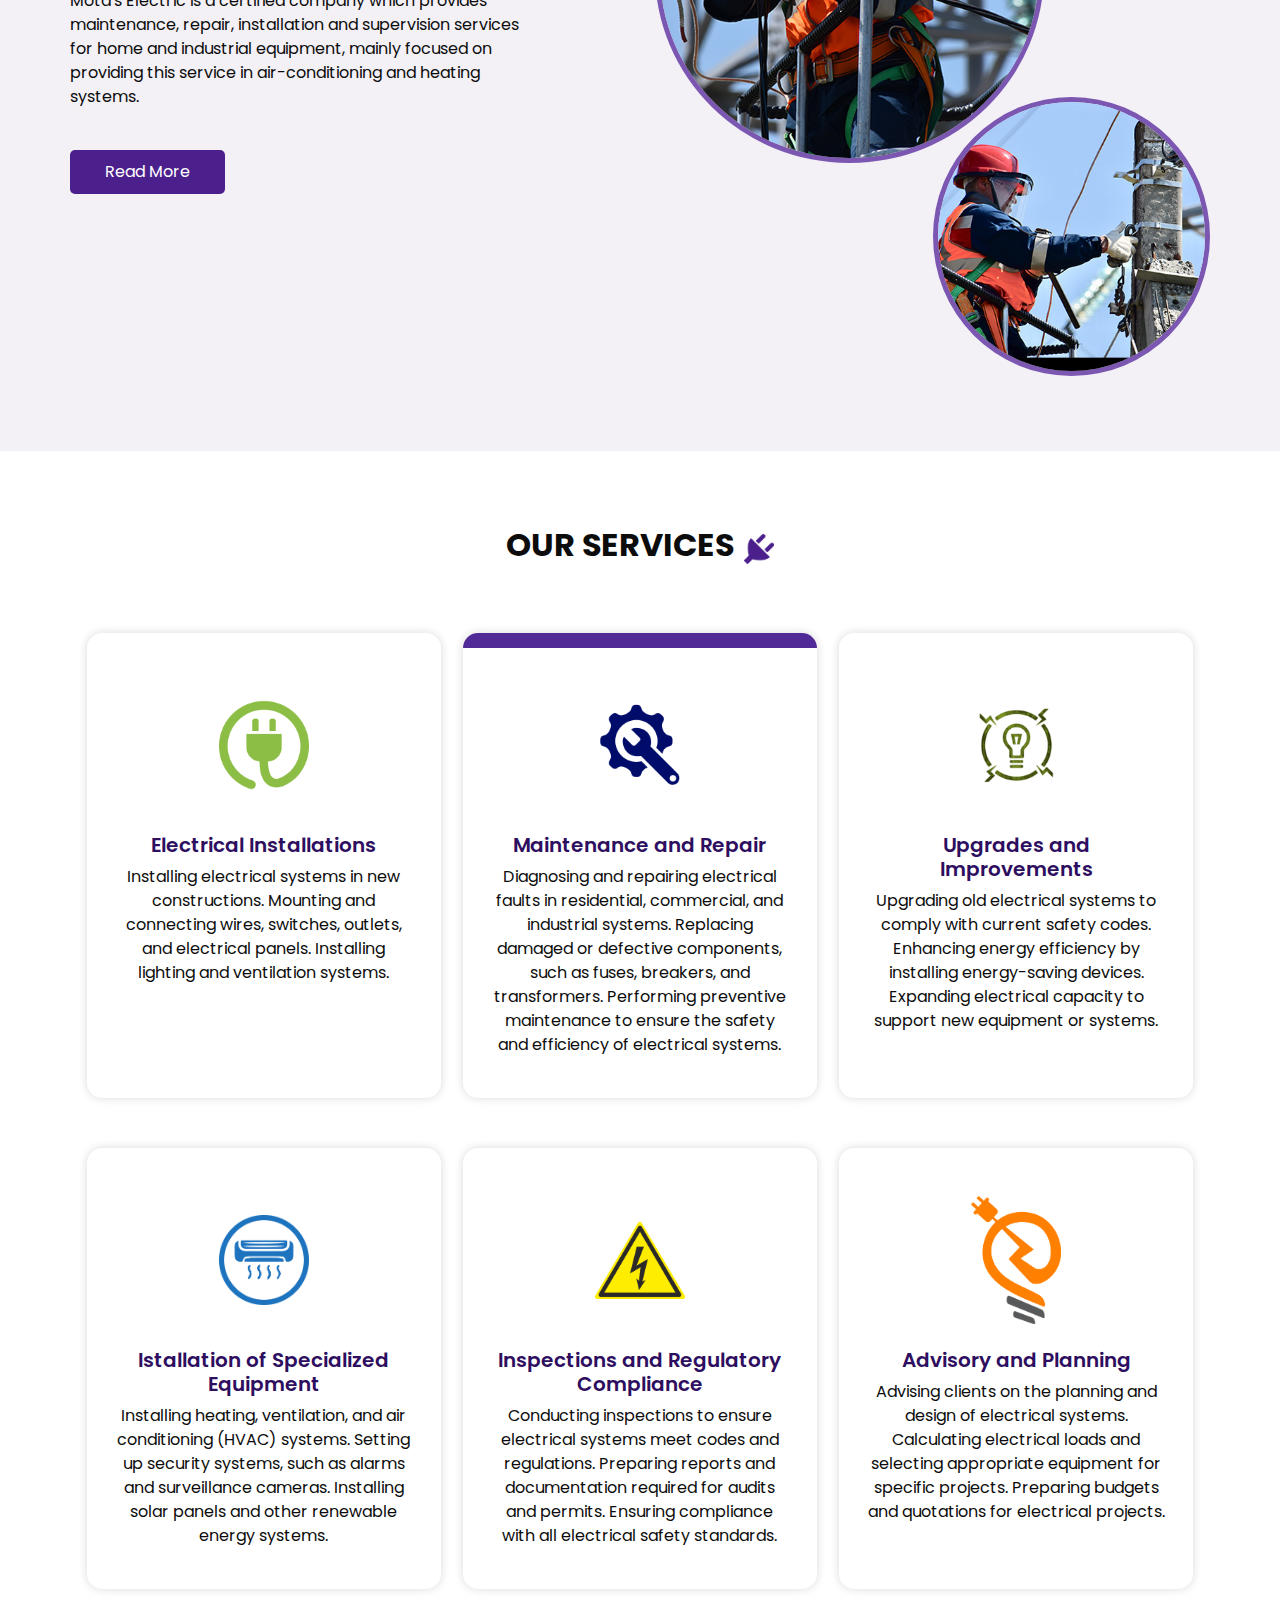
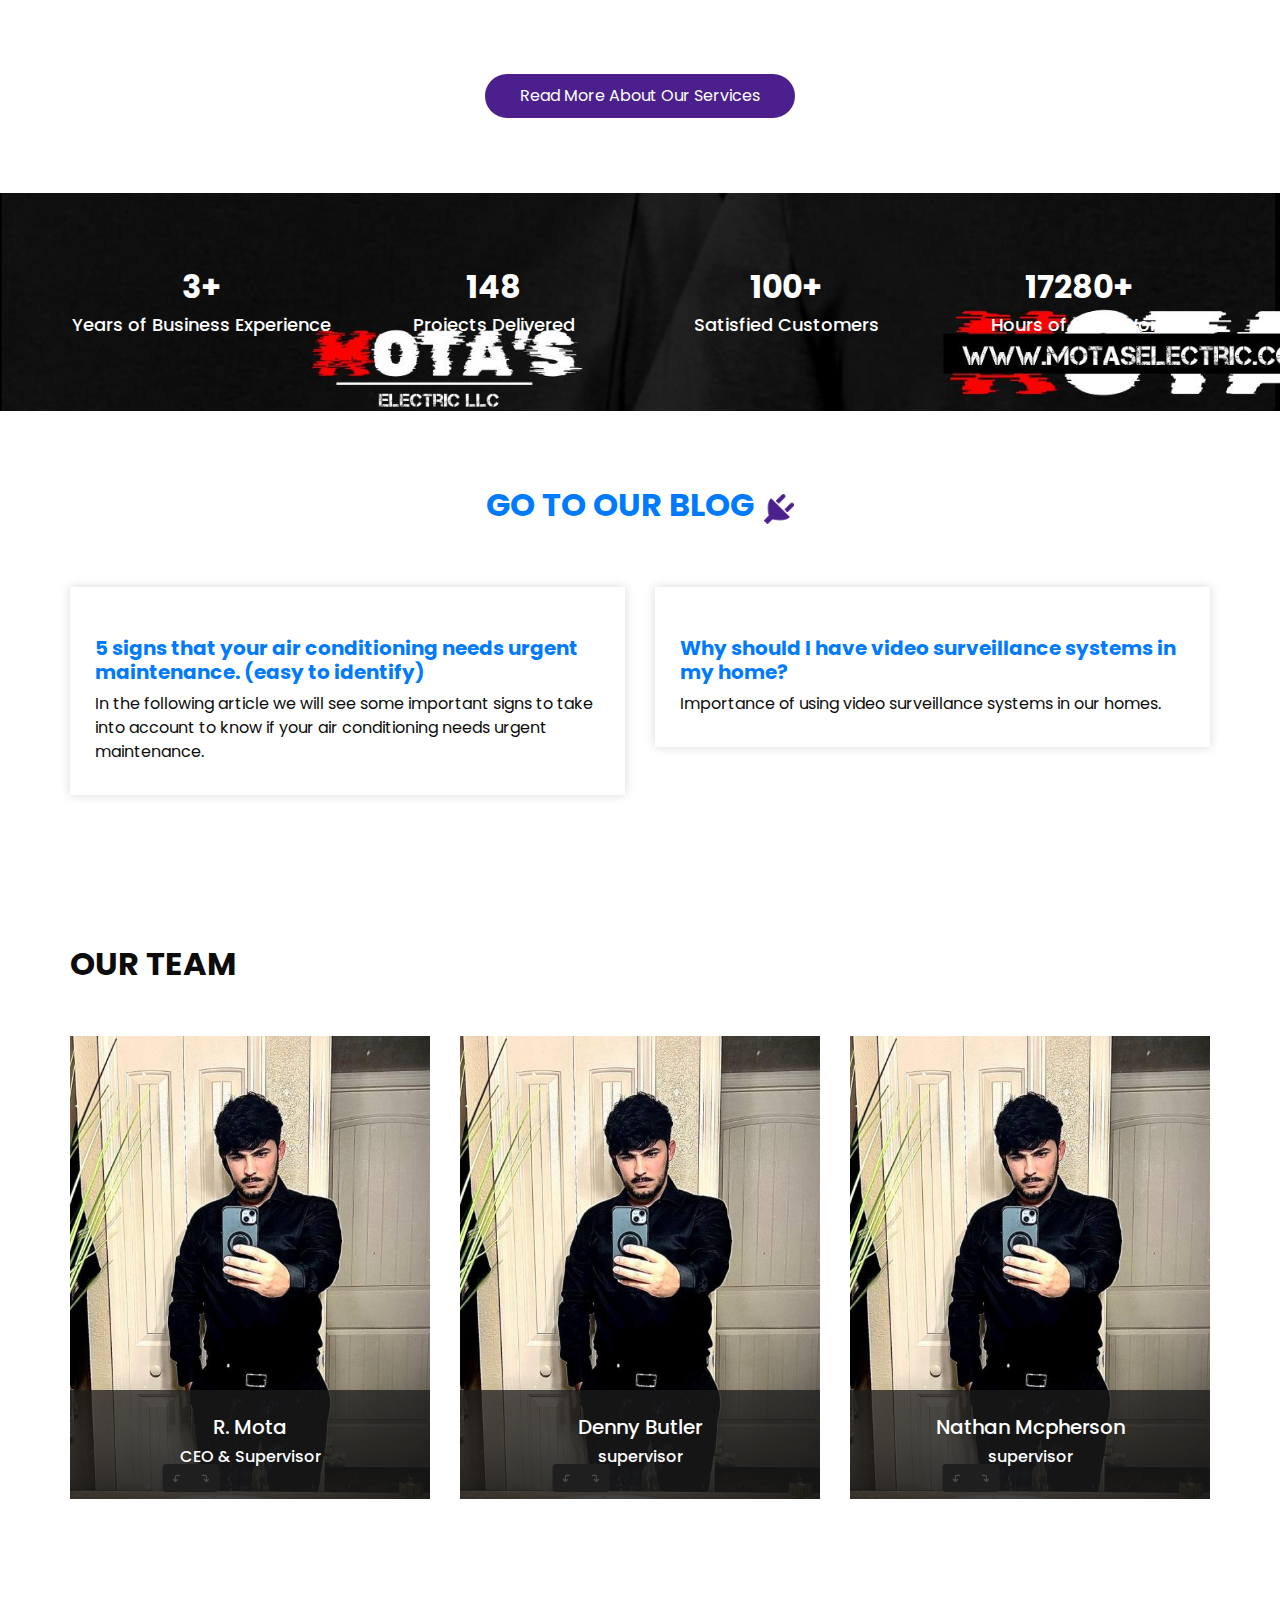
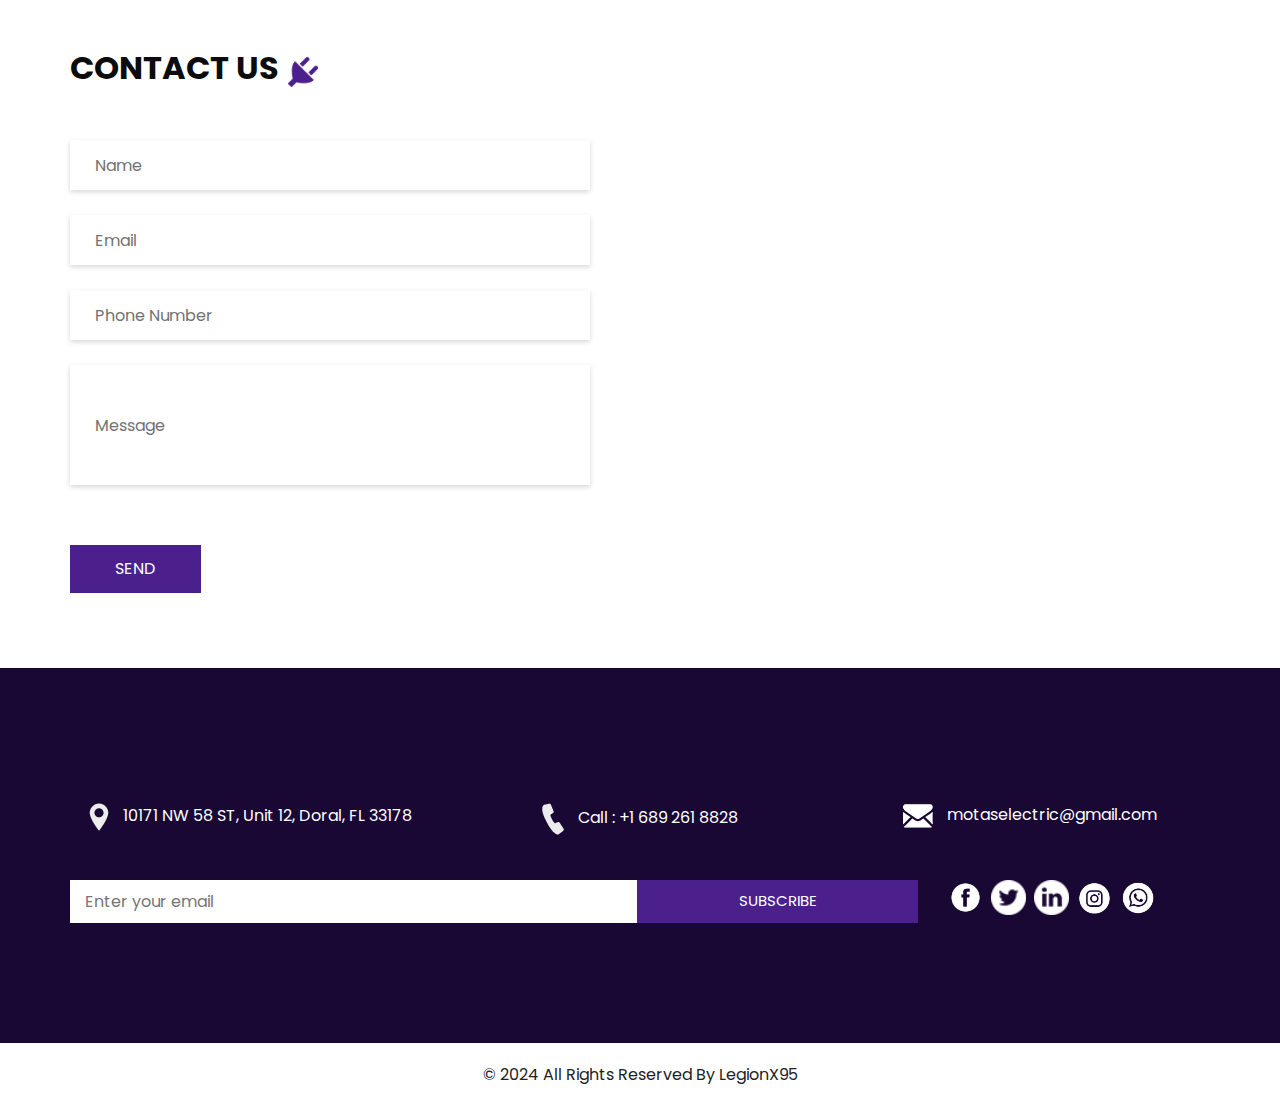
==== commit b65dd7b9: "Address modificate" ====
--- a/index.html
+++ b/index.html
@@ -36,7 +36,7 @@
     <header class="header_section">
       <div class="container">
         <nav class="navbar navbar-expand-lg custom_nav-container ">
-          <a class="navbar-brand" href="home">
+          <a class="navbar-brand" href="https://www.motaselectric.com">
             <span>
               Mota's Electric Service
             </span>
@@ -51,7 +51,7 @@
             <div class="d-flex ml-auto flex-column flex-lg-row align-items-center">
               <ul class="navbar-nav  ">
                 <li class="nav-item active">
-                  <a class="nav-link" href="home">Home <span class="sr-only">(current)</span></a>
+                  <a class="nav-link" href="https://www.motaselectric.com">Home <span class="sr-only">(current)</span></a>
                 </li>
                 <li class="nav-item">
                   <a class="nav-link" href="about"> About</a>
@@ -576,7 +576,7 @@
             <a href="">
               <img src="images/location-white.png" alt="">
               <span>
-                Davenport #44 Florida 
+                10171 NW 58 ST, Unit 12, Doral, FL 33178 
               </span>
             </a>
           </div>
